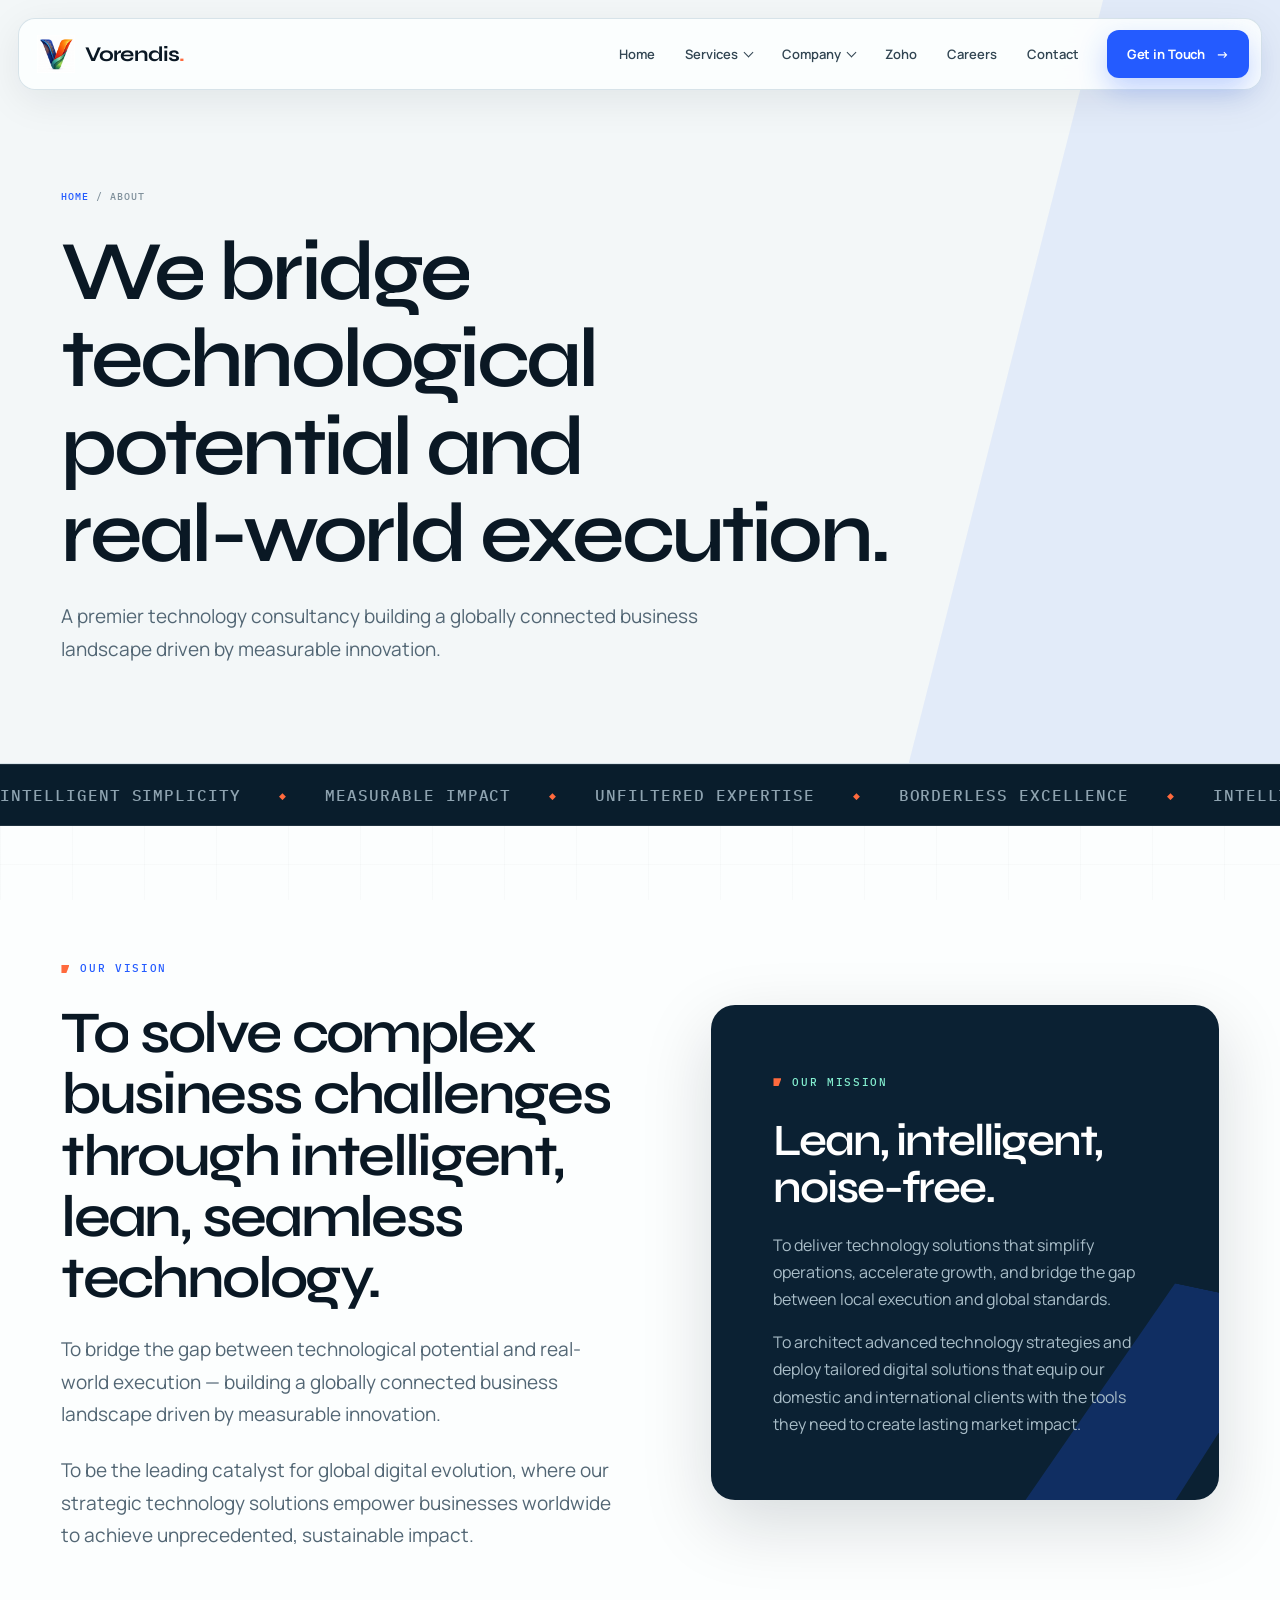
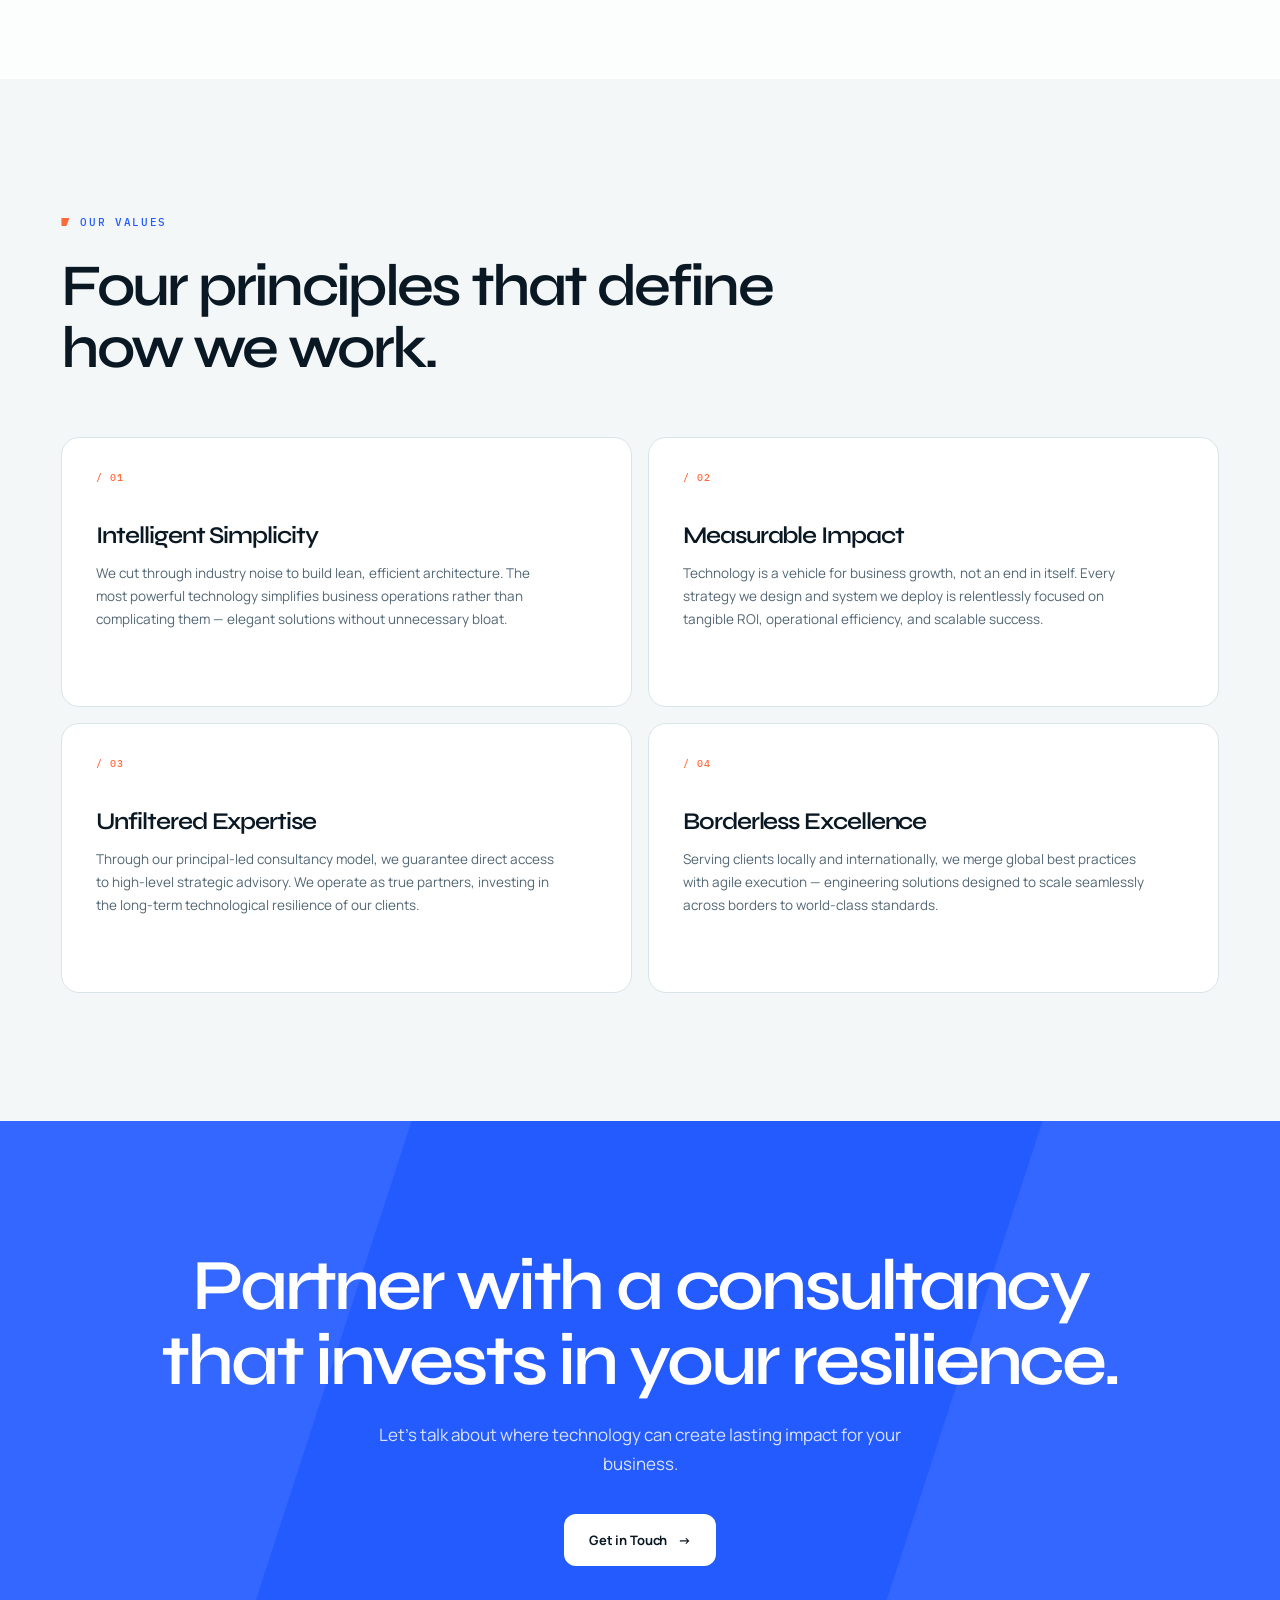
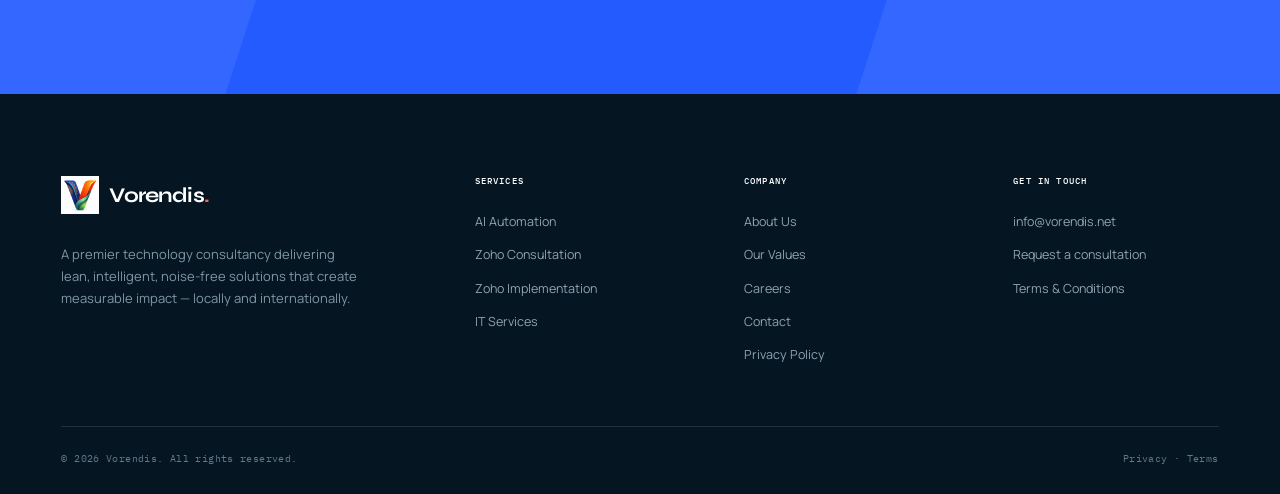
==== about.html @ 740a1853 "Use clean homepage URLs across site" ====
<!DOCTYPE html>
<html lang="en">
<head>
  <meta charset="UTF-8" />
  <meta name="viewport" content="width=device-width, initial-scale=1.0" />
  <title>About — Vorendis</title>
  <meta name="description" content="Vorendis architects a future where complex business challenges are solved through intelligent, lean, and seamless technology." />
  <meta name="robots" content="index, follow, max-image-preview:large" />
  <link rel="canonical" href="https://vorendis.net/about.html" />
  <meta property="og:type" content="website" />
  <meta property="og:site_name" content="Vorendis" />
  <meta property="og:title" content="About Vorendis" />
  <meta property="og:description" content="Learn how Vorendis turns complex business challenges into lean, intelligent technology systems." />
  <meta property="og:url" content="https://vorendis.net/about.html" />
  <meta property="og:image" content="https://vorendis.net/assets/brand/vorendis-wordmark-color-white-bg-4096.png" />
  <meta name="twitter:card" content="summary_large_image" />
  <link rel="icon" type="image/png" href="assets/logo.png" />
  <link rel="preconnect" href="https://fonts.googleapis.com" />
  <link rel="preconnect" href="https://fonts.gstatic.com" crossorigin />
  <link href="https://fonts.googleapis.com/css2?family=IBM+Plex+Mono:wght@400;500&family=Manrope:wght@400;500;600;700&family=Syne:wght@500;600;700&display=swap" rel="stylesheet" />
  <link rel="stylesheet" href="css/style.css" />
  <script async src="https://www.googletagmanager.com/gtag/js?id=G-JXELH3XNT7"></script>
  <script>
    window.dataLayer = window.dataLayer || [];
    function gtag(){dataLayer.push(arguments);}
    gtag('js', new Date());
    gtag('config', 'G-JXELH3XNT7');
  </script>
</head>
<body>
  <header class="nav" id="nav">
    <a href="/" class="brand">
      <img src="assets/logo.png" alt="Vorendis logo" />
      <span class="brand-name">Vorendis<span class="dot">.</span></span>
    </a>
    <nav>
      <ul class="nav-links">
        <li><a href="/">Home</a></li>

        <li class="nav-item" data-dropdown>
          <button class="nav-trigger" aria-haspopup="true" aria-expanded="false">Services <span class="chev"></span></button>
          <div class="dropdown wide">
            <div class="dropdown-grid">
              <a href="services.html" class="dropdown-link">
                <span class="dl-title">
                  <svg class="dl-ico" viewBox="0 0 24 24" fill="none" stroke="currentColor" stroke-width="1.6"><path d="M3 6h18M6 6v13a1 1 0 0 0 1 1h10a1 1 0 0 0 1-1V6M9 10h6"/><path d="M8 6a4 4 0 0 1 8 0"/></svg>
                  AI Automation <span class="dl-arrow">&#8594;</span>
                </span>
                <span class="dl-desc">AI workflows that remove repetitive work.</span>
              </a>
              <a href="zoho.html" class="dropdown-link">
                <span class="dl-title">
                  <svg class="dl-ico" viewBox="0 0 24 24" fill="none" stroke="currentColor" stroke-width="1.6"><rect x="3" y="3" width="18" height="18" rx="2"/><path d="M8 12l3 3 5-6"/></svg>
                  Zoho Consultation <span class="dl-arrow">&#8594;</span>
                </span>
                <span class="dl-desc">Advisory and roadmap for the Zoho suite.</span>
              </a>
              <a href="zoho.html" class="dropdown-link">
                <span class="dl-title">
                  <svg class="dl-ico" viewBox="0 0 24 24" fill="none" stroke="currentColor" stroke-width="1.6"><path d="M4 7l8-4 8 4-8 4-8-4Z"/><path d="M4 12l8 4 8-4M4 17l8 4 8-4"/></svg>
                  Zoho Implementation <span class="dl-arrow">&#8594;</span>
                </span>
                <span class="dl-desc">Deploy, migrate, integrate and adopt.</span>
              </a>
              <a href="services.html" class="dropdown-link">
                <span class="dl-title">
                  <svg class="dl-ico" viewBox="0 0 24 24" fill="none" stroke="currentColor" stroke-width="1.6"><circle cx="12" cy="12" r="3"/><path d="M12 2v3M12 19v3M2 12h3M19 12h3M5 5l2 2M17 17l2 2M19 5l-2 2M7 17l-2 2"/></svg>
                  IT Services <span class="dl-arrow">&#8594;</span>
                </span>
                <span class="dl-desc">Advanced strategy and custom solutions.</span>
              </a>
            </div>
            <div class="dropdown-foot">
              <div class="df-text">Not sure what you need?<small>We'll help you choose the right path.</small></div>
              <a href="contact.html" class="btn btn-light">Get in Touch</a>
            </div>
          </div>
        </li>

        <li class="nav-item" data-dropdown>
          <button class="nav-trigger" aria-haspopup="true" aria-expanded="false">Company <span class="chev"></span></button>
          <div class="dropdown single">
            <div class="dropdown-grid">
              <a href="about.html" class="dropdown-link">
                <span class="dl-title">About Us <span class="dl-arrow">&#8594;</span></span>
                <span class="dl-desc">Our story, vision and mission.</span>
              </a>
              <a href="about.html" class="dropdown-link">
                <span class="dl-title">Our Values <span class="dl-arrow">&#8594;</span></span>
                <span class="dl-desc">The principles behind every engagement.</span>
              </a>
              <a href="privacy.html" class="dropdown-link">
                <span class="dl-title">Privacy Policy <span class="dl-arrow">&#8594;</span></span>
                <span class="dl-desc">How we protect your data.</span>
              </a>
              <a href="terms.html" class="dropdown-link">
                <span class="dl-title">Terms &amp; Conditions <span class="dl-arrow">&#8594;</span></span>
                <span class="dl-desc">Terms governing our website and services.</span>
              </a>
            </div>
          </div>
        </li>

        <li><a href="zoho.html">Zoho</a></li>
        <li><a href="careers.html">Careers</a></li>
        <li><a href="contact.html">Contact</a></li>
      </ul>
    </nav>
    <div class="nav-cta">
      <a href="contact.html" class="btn btn-primary">Get in Touch <span class="arrow">→</span></a>
      <button class="nav-toggle" id="navToggle" aria-label="Menu"><span></span><span></span><span></span></button>
    </div>
  </header>

  <section class="page-hero">
    <div class="container">
      <div class="crumbs line-reveal"><a href="/">Home</a> / About</div>
      <h1 class="reveal-words">We bridge technological potential and real-world execution.</h1>
      <p class="line-reveal">A premier technology consultancy building a globally connected business landscape driven by measurable innovation.</p>
    </div>
  </section>

  <!-- MARQUEE -->
  <div class="marquee">
    <div class="marquee-track">
      <span class="marquee-item">Intelligent simplicity</span>
      <span class="marquee-item">Measurable impact</span>
      <span class="marquee-item">Unfiltered expertise</span>
      <span class="marquee-item">Borderless excellence</span>
    </div>
  </div>

  <!-- VISION -->
  <section class="section">
    <div class="container split">
      <div class="line-reveal">
        <span class="eyebrow">Our vision</span>
        <h2 class="section-title reveal-words">To solve complex business challenges through intelligent, lean, seamless technology.</h2>
        <p class="section-lead">To bridge the gap between technological potential and real-world execution — building a globally connected business landscape driven by measurable innovation.</p>
        <p class="section-lead">To be the leading catalyst for global digital evolution, where our strategic technology solutions empower businesses worldwide to achieve unprecedented, sustainable impact.</p>
      </div>
      <div class="split-visual line-reveal">
        <span class="eyebrow">Our mission</span>
        <h3>Lean, intelligent, noise-free.</h3>
        <p>To deliver technology solutions that simplify operations, accelerate growth, and bridge the gap between local execution and global standards.</p>
        <p style="margin-top:16px">To architect advanced technology strategies and deploy tailored digital solutions that equip our domestic and international clients with the tools they need to create lasting market impact.</p>
      </div>
    </div>
  </section>

  <!-- VALUES -->
  <section class="section industries">
    <div class="container">
      <span class="eyebrow reveal">Our values</span>
      <h2 class="section-title line-reveal">Four principles that define how we work.</h2>
      <div class="ind-grid">
        <div class="ind-card line-reveal"><div class="ind-idx">/ 01</div><h4>Intelligent Simplicity</h4><p>We cut through industry noise to build lean, efficient architecture. The most powerful technology simplifies business operations rather than complicating them — elegant solutions without unnecessary bloat.</p></div>
        <div class="ind-card line-reveal"><div class="ind-idx">/ 02</div><h4>Measurable Impact</h4><p>Technology is a vehicle for business growth, not an end in itself. Every strategy we design and system we deploy is relentlessly focused on tangible ROI, operational efficiency, and scalable success.</p></div>
        <div class="ind-card line-reveal"><div class="ind-idx">/ 03</div><h4>Unfiltered Expertise</h4><p>Through our principal-led consultancy model, we guarantee direct access to high-level strategic advisory. We operate as true partners, investing in the long-term technological resilience of our clients.</p></div>
        <div class="ind-card line-reveal"><div class="ind-idx">/ 04</div><h4>Borderless Excellence</h4><p>Serving clients locally and internationally, we merge global best practices with agile execution — engineering solutions designed to scale seamlessly across borders to world-class standards.</p></div>
      </div>
    </div>
  </section>

  <section class="section cta">
    <div class="container">
      <h2 class="line-reveal">Partner with a consultancy that invests in your resilience.</h2>
      <p class="line-reveal">Let's talk about where technology can create lasting impact for your business.</p>
      <div class="hero-actions line-reveal"><a href="contact.html" class="btn btn-light">Get in Touch <span class="arrow">→</span></a></div>
    </div>
  </section>

  <footer class="footer">
    <div class="container">
      <div class="footer-top">
        <div>
          <a href="/" class="brand">
            <img src="assets/logo.png" alt="Vorendis logo" />
            <span class="brand-name">Vorendis<span class="dot">.</span></span>
          </a>
          <p class="about">A premier technology consultancy delivering lean, intelligent, noise-free solutions that create measurable impact — locally and internationally.</p>
        </div>
        <div class="footer-col"><h5>Services</h5><a href="services.html">AI Automation</a><a href="zoho.html">Zoho Consultation</a><a href="zoho.html">Zoho Implementation</a><a href="services.html">IT Services</a></div>
        <div class="footer-col"><h5>Company</h5><a href="about.html">About Us</a><a href="/#values">Our Values</a><a href="careers.html">Careers</a><a href="contact.html">Contact</a><a href="privacy.html">Privacy Policy</a></div>
        <div class="footer-col"><h5>Get in touch</h5><a href="mailto:info@vorendis.net">info@vorendis.net</a><a href="contact.html">Request a consultation</a><a href="terms.html">Terms &amp; Conditions</a></div>
      </div>
      <div class="footer-bottom"><span>© 2026 Vorendis. All rights reserved.</span><span><a href="privacy.html">Privacy</a> · <a href="terms.html">Terms</a></span></div>
    </div>
  </footer>

  <script src="js/main.js"></script>
</body>
</html>
---- css/style.css ----
/* Vorendis 2026 visual system — faceted precision */
:root {
  --night:#061522;--navy:#0b2133;--ink:#0a1824;--slate:#526674;--stone:#7f909b;
  --line:#d9e4e9;--line-dark:rgba(255,255,255,.12);--mist:#e9f0f3;--paper:#f3f7f8;
  --ivory:#fcfefe;--white:#fff;--cobalt:#245bff;--cobalt-dark:#1742c8;--jade:#16b889;
  --emerald:#16b889;--emerald-dark:#0b8062;--ember:#ff6a3d;--gold:#ff6a3d;
  --gold-soft:#ff9b6f;--clay:#df4821;--display:"Syne","Arial Black",sans-serif;
  --sans:"Manrope","Segoe UI",sans-serif;--mono:"IBM Plex Mono",Consolas,monospace;
  --serif:var(--display);--maxw:1320px;--gutter:clamp(22px,4.8vw,72px);--radius:18px;
  --shadow:0 24px 70px rgba(6,21,34,.1);--ease:cubic-bezier(.22,1,.36,1)
}
*{box-sizing:border-box;margin:0;padding:0}
html{scroll-behavior:smooth;-webkit-text-size-adjust:100%}
body{overflow-x:hidden;background:var(--ivory);color:var(--ink);font:16px/1.7 var(--sans);-webkit-font-smoothing:antialiased;text-rendering:optimizeLegibility}
body::before{content:"";position:fixed;inset:0;z-index:-1;pointer-events:none;background-image:linear-gradient(rgba(10,24,36,.018) 1px,transparent 1px),linear-gradient(90deg,rgba(10,24,36,.018) 1px,transparent 1px);background-size:72px 72px}
h1,h2,h3,h4{color:var(--ink);font-family:var(--display);font-weight:600;line-height:1.04;letter-spacing:-.045em}
a{color:inherit;text-decoration:none}img{display:block;max-width:100%}button,input,textarea,select{font:inherit}
::selection{background:var(--cobalt);color:#fff}:focus-visible{outline:3px solid rgba(36,91,255,.4);outline-offset:4px}
.container{width:100%;max-width:var(--maxw);margin-inline:auto;padding-inline:var(--gutter)}
.section{position:relative;padding:clamp(86px,10vw,148px) 0}
.eyebrow{display:inline-flex;align-items:center;gap:11px;color:var(--cobalt);font:500 11px/1.2 var(--mono);letter-spacing:.15em;text-transform:uppercase}
.eyebrow::before{content:"";width:8px;height:8px;background:var(--ember);clip-path:polygon(0 0,100% 0,62% 100%,0 100%)}
.section-title{max-width:19ch;margin-top:22px;font-size:clamp(35px,4.6vw,62px)}
.section-lead{max-width:60ch;margin-top:24px;color:var(--slate);font-size:clamp(16px,1.5vw,19px)}

/* Buttons */
.btn{display:inline-flex;min-height:52px;align-items:center;justify-content:center;gap:11px;padding:14px 24px;border:1px solid transparent;border-radius:12px;cursor:pointer;font-size:13px;font-weight:700;letter-spacing:-.01em;transition:transform .3s var(--ease),box-shadow .3s var(--ease),background .3s var(--ease),color .3s var(--ease),border-color .3s var(--ease)}
.btn-primary{background:var(--cobalt);color:#fff;box-shadow:0 12px 28px rgba(36,91,255,.26)}
.btn-primary:hover{transform:translateY(-3px);background:var(--cobalt-dark);box-shadow:0 18px 34px rgba(36,91,255,.34)}
.btn-ghost{border-color:rgba(255,255,255,.24);background:rgba(255,255,255,.045);color:#fff}
.btn-ghost:hover{border-color:rgba(255,255,255,.55);background:rgba(255,255,255,.1);transform:translateY(-3px)}
.btn-light{background:#fff;color:var(--ink)}.btn-light:hover{background:var(--jade);color:var(--night);transform:translateY(-3px)}
.btn .arrow{transition:transform .3s var(--ease)}.btn:hover .arrow{transform:translate(3px,-3px)}

/* Navigation */
.nav{position:fixed;top:18px;left:max(18px,calc((100vw - 1450px)/2));right:max(18px,calc((100vw - 1450px)/2));z-index:100;display:flex;align-items:center;justify-content:space-between;min-height:72px;padding:10px 12px 10px 18px;border:1px solid rgba(208,222,229,.85);border-radius:17px;background:rgba(252,254,254,.91);box-shadow:0 10px 40px rgba(6,21,34,.08);backdrop-filter:blur(20px) saturate(150%);transition:transform .42s var(--ease),top .35s var(--ease),box-shadow .35s var(--ease)}
.nav.scrolled{top:10px;box-shadow:0 16px 48px rgba(6,21,34,.14)}.nav.hidden{transform:translateY(-135%)}
.brand{display:inline-flex;align-items:center;gap:10px;font-family:var(--display);font-size:21px;font-weight:700;letter-spacing:-.04em}.brand img{width:38px;height:38px;object-fit:contain}.brand-name{line-height:1}.brand .dot{color:var(--ember)}
.nav nav{margin-left:auto;margin-right:28px}.nav-links{position:relative;display:flex;align-items:center;gap:30px;list-style:none}
.nav-links>li>a,.nav-trigger{position:relative;display:inline-flex;align-items:center;gap:7px;padding:9px 0;border:0;background:none;color:#314552;cursor:pointer;font-family:var(--sans);font-size:13px;font-weight:600}
.nav-links>li>a::after,.nav-trigger::after{content:"";position:absolute;right:0;bottom:3px;left:0;height:2px;background:var(--cobalt);transform:scaleX(0);transform-origin:right;transition:transform .3s var(--ease)}
.nav-links>li>a:hover::after,.nav-trigger:hover::after,.nav-item.open .nav-trigger::after{transform:scaleX(1);transform-origin:left}
.nav-links a:hover,.nav-trigger:hover,.nav-item.open .nav-trigger{color:var(--ink)}
.nav-links a[aria-current="page"]{color:var(--cobalt)}.nav-links a[aria-current="page"]::after{transform:scaleX(1)}
.nav-cta{display:flex;align-items:center;gap:12px}.nav-cta .btn{min-height:48px;padding:12px 19px}
.nav-toggle{display:none;width:44px;height:44px;place-content:center;gap:5px;border:0;border-radius:10px;background:var(--night);cursor:pointer}.nav-toggle span{display:block;width:20px;height:2px;background:#fff;transition:transform .3s var(--ease),opacity .3s var(--ease)}
.nav.open .nav-toggle span:nth-child(1){transform:translateY(7px) rotate(45deg)}.nav.open .nav-toggle span:nth-child(2){opacity:0}.nav.open .nav-toggle span:nth-child(3){transform:translateY(-7px) rotate(-45deg)}
.nav-item{position:relative;display:flex;align-items:center}.chev{width:7px;height:7px;border-right:1.5px solid;border-bottom:1.5px solid;transform:translateY(-2px) rotate(45deg);transition:transform .3s var(--ease)}.nav-item:hover .chev,.nav-item.open .chev{transform:translateY(2px) rotate(225deg)}
.official-partner-badge{width:clamp(230px,19vw,275px);margin-top:22px}.official-partner-badge img{display:block;width:100%;height:auto;border-radius:clamp(11px,1.2vw,17px);box-shadow:0 14px 34px rgba(0,0,0,.18)}.page-partner-badge{width:clamp(250px,22vw,310px);margin:0 0 28px}
.dropdown{position:absolute;top:calc(100% + 18px);left:50%;z-index:120;min-width:450px;padding:10px;border:1px solid var(--line);border-radius:17px;background:rgba(252,254,254,.98);box-shadow:0 30px 80px rgba(6,21,34,.18);opacity:0;pointer-events:none;transform:translate(-50%,12px);visibility:hidden;transition:opacity .28s var(--ease),transform .28s var(--ease),visibility .28s}
.dropdown::before{content:"";position:absolute;top:-20px;right:0;left:0;height:20px}.dropdown.wide{min-width:590px}.nav-item:hover .dropdown,.nav-item.open .dropdown{opacity:1;pointer-events:auto;transform:translate(-50%,0);visibility:visible}
.dropdown-grid{display:grid;grid-template-columns:1fr 1fr;gap:5px}.dropdown.single .dropdown-grid{grid-template-columns:1fr}.dropdown-link{display:block;padding:14px;border:1px solid transparent;border-radius:11px;transition:background .25s var(--ease),border-color .25s var(--ease)}.dropdown-link:hover{border-color:var(--line);background:var(--paper)}
.dl-title{display:flex;align-items:center;gap:9px;color:var(--ink);font-size:13px;font-weight:700}.dl-ico{width:18px;height:18px;color:var(--cobalt);flex:0 0 auto}.dl-arrow{margin-left:auto;color:var(--ember);opacity:0;transform:translateX(-4px);transition:opacity .25s,transform .25s}.dropdown-link:hover .dl-arrow{opacity:1;transform:translateX(0)}.dl-desc{display:block;margin-top:5px;color:var(--stone);font-size:11.5px;line-height:1.5}
.dropdown-foot{display:flex;align-items:center;justify-content:space-between;gap:15px;margin-top:7px;padding:15px;border-radius:12px;background:var(--night)}.df-text{color:#fff;font-family:var(--display);font-size:14px;font-weight:600}.df-text small{display:block;margin-top:3px;color:#9cb0bd;font:400 10.5px/1.4 var(--sans)}.dropdown-foot .btn{min-height:38px;padding:8px 15px;font-size:11px}

/* Homepage hero */
.hero{position:relative;min-height:790px;overflow:hidden;padding:clamp(158px,15vw,208px) 0 clamp(94px,10vw,140px);background:radial-gradient(circle at 77% 36%,rgba(36,91,255,.2),transparent 27%),radial-gradient(circle at 82% 70%,rgba(22,184,137,.13),transparent 25%),var(--night);color:#fff}
.hero::before{content:"";position:absolute;inset:0;opacity:.22;background-image:linear-gradient(rgba(255,255,255,.08) 1px,transparent 1px),linear-gradient(90deg,rgba(255,255,255,.08) 1px,transparent 1px);background-size:74px 74px;mask-image:linear-gradient(to bottom,transparent,#000 20%,#000 85%,transparent)}
.hero::after{content:"V";position:absolute;right:-.05em;bottom:-.34em;color:rgba(255,255,255,.025);font:700 min(52vw,740px)/1 var(--display);letter-spacing:-.14em;pointer-events:none}
.hero-orbit{position:absolute;border:1px solid rgba(255,255,255,.08);border-radius:50%;pointer-events:none}.orbit-one{right:7%;top:9%;width:560px;height:560px}.orbit-two{right:15%;top:23%;width:330px;height:330px;border-color:rgba(22,184,137,.13)}
.hero-grid{position:relative;z-index:2;display:grid;grid-template-columns:minmax(0,1.03fr) minmax(470px,.97fr);align-items:center;gap:clamp(48px,6vw,92px)}.hero-grid>*{min-width:0}.hero-copy{max-width:720px}.hero-kicker{display:inline-flex;align-items:center;gap:10px;color:#b7c8d3;font:500 11px/1.2 var(--mono);letter-spacing:.12em;text-transform:uppercase}.status-dot{width:8px;height:8px;border-radius:50%;background:var(--jade);box-shadow:0 0 0 5px rgba(22,184,137,.12)}
.hero h1{max-width:10.7ch;margin-top:28px;color:#fff;font-size:clamp(52px,6.8vw,94px);line-height:.94;letter-spacing:-.065em}.hero h1 .accent-word>span{color:#84efd0}.hero-lead{max-width:57ch;margin-top:28px;color:#aebfca;font-size:clamp(17px,1.5vw,20px);line-height:1.7}.hero-actions{display:flex;flex-wrap:wrap;gap:13px;margin-top:37px}.hero-proof{display:flex;gap:34px;margin-top:48px;padding-top:23px;border-top:1px solid var(--line-dark)}.hero-proof>div{display:grid;gap:3px}.hero-proof strong{color:#fff;font-size:12px}.hero-proof span{color:#78909f;font-size:11px}
.hero-visual{position:relative;min-width:0;max-width:100%}.system-board{width:100%;min-width:0;overflow:hidden;border:1px solid rgba(255,255,255,.16);border-radius:22px;background:rgba(9,30,46,.86);box-shadow:0 40px 100px rgba(0,0,0,.35),inset 0 1px 0 rgba(255,255,255,.06);backdrop-filter:blur(14px);transform:perspective(1300px) rotateX(var(--board-rx,1deg)) rotateY(var(--board-ry,-4deg)) translateY(var(--board-y,0));transition:transform .2s ease-out}
.board-head,.board-foot{display:flex;align-items:center;justify-content:space-between;gap:15px;color:#78909f;font:500 9px/1.2 var(--mono);letter-spacing:.1em;text-transform:uppercase}.board-head{height:51px;padding:0 19px;border-bottom:1px solid var(--line-dark)}.board-head>span:first-child{display:flex;align-items:center;gap:8px}.board-head i{width:6px;height:6px;border-radius:50%;background:var(--cobalt)}.board-status{padding:5px 8px;border:1px solid rgba(22,184,137,.3);border-radius:999px;color:#61e2bd}
.signal-map{position:relative;height:470px}.signal-lines{position:absolute;inset:0;width:100%;height:100%}.signal-lines path{fill:none;stroke:rgba(150,176,191,.26);stroke-width:1.4;stroke-dasharray:6 7;animation:signalFlow 9s linear infinite}.signal-lines .signal-hot{stroke:var(--jade);stroke-width:1.8}@keyframes signalFlow{to{stroke-dashoffset:-130}}
.system-node,.system-outcome{position:absolute;z-index:2;display:grid;border:1px solid rgba(255,255,255,.13);border-radius:12px;background:rgba(5,19,31,.82);box-shadow:0 12px 30px rgba(0,0,0,.16)}.system-node{left:5.3%;width:34%;padding:15px 16px}.system-node::after{content:"";position:absolute;top:50%;right:-4px;width:7px;height:7px;border-radius:50%;background:var(--cobalt);box-shadow:0 0 0 5px rgba(36,91,255,.1)}
.system-node small,.system-outcome small{color:#668091;font:500 8px/1.2 var(--mono);letter-spacing:.11em}.system-node strong{margin-top:5px;color:#fff;font:600 15px/1.2 var(--display);letter-spacing:-.02em}.system-node span{margin-top:3px;color:#8fa4b0;font-size:10px}.node-ai{top:10%}.node-zoho{top:40%}.node-digital{top:70%}
.system-core{position:absolute;top:50%;left:53%;z-index:3;display:grid;width:78px;height:78px;place-items:center;border:1px solid rgba(255,255,255,.2);border-radius:50%;background:#fff;box-shadow:0 0 0 11px rgba(36,91,255,.09),0 0 45px rgba(36,91,255,.24);transform:translate(-50%,-50%)}.system-core img{width:58px;height:58px;border-radius:50%;object-fit:cover}.core-ring{position:absolute;inset:-22px;border:1px dashed rgba(132,239,208,.25);border-radius:50%;animation:coreSpin 18s linear infinite}@keyframes coreSpin{to{transform:rotate(360deg)}}
.system-outcome{top:40%;right:4.5%;width:24%;padding:18px 14px;border-color:rgba(22,184,137,.35);background:rgba(10,57,52,.52)}.system-outcome::before{content:"";position:absolute;top:50%;left:-4px;width:7px;height:7px;border-radius:50%;background:var(--jade);box-shadow:0 0 0 6px rgba(22,184,137,.1)}.system-outcome strong{margin-top:7px;color:#84efd0;font:600 22px/1 var(--display);letter-spacing:-.04em}.system-outcome span{display:flex;align-items:center;gap:6px;margin-top:10px;color:#a5bcb5;font-size:8.5px}.system-outcome span i{width:5px;height:5px;border-radius:50%;background:var(--jade);animation:pulse 2s ease infinite}@keyframes pulse{50%{box-shadow:0 0 0 7px rgba(22,184,137,0)}}
.board-foot{min-height:50px;justify-content:flex-start;padding:0 19px;border-top:1px solid var(--line-dark)}.board-foot span{display:flex;align-items:center;gap:7px}.board-foot span::before{content:"/";color:var(--ember)}

/* Marquee and statement */
.marquee{overflow:hidden;border-block:1px solid rgba(255,255,255,.09);background:#091d2c;white-space:nowrap}.marquee-track{display:inline-flex;align-items:center;padding:22px 0;animation:marquee-scroll 38s linear infinite;will-change:transform}.marquee-item{display:inline-flex;align-items:center;color:#8ea3b0;font:500 clamp(13px,1.3vw,16px)/1 var(--mono);letter-spacing:.06em;text-transform:uppercase}.marquee-item::after{content:"◆";margin:0 38px;color:var(--ember);font-size:9px}.marquee:hover .marquee-track{animation-play-state:paused}@keyframes marquee-scroll{to{transform:translateX(-50%)}}.marquee.light{border-color:var(--line);background:var(--paper)}.marquee.light .marquee-item{color:var(--ink)}.marquee-track.reverse{animation-direction:reverse}
.dark{background:var(--night);color:#fff}.dark h1,.dark h2,.dark h3,.dark h4{color:#fff}.dark .section-lead,.dark p{color:#a9bbc5}.dark .eyebrow{color:#84efd0}.statement{position:relative;overflow:hidden;padding:clamp(105px,13vw,185px) 0}.statement::after{content:"";position:absolute;top:0;right:-8%;width:39%;height:100%;background:var(--cobalt);opacity:.12;clip-path:polygon(42% 0,100% 0,60% 100%,0 100%)}.statement .container{position:relative;z-index:1}.statement>.container>p:first-of-type{max-width:21ch;color:#fff;font:500 clamp(35px,5.2vw,70px)/1.12 var(--display);letter-spacing:-.055em}.statement .section-lead{font-family:var(--sans)!important;font-size:17px!important;line-height:1.75!important;letter-spacing:0!important}.statement .accent{color:#84efd0;font-style:normal}.statement .muted{color:#6f8593}

/* Work */
.work{background:var(--paper)}.work-grid{display:grid;grid-template-columns:repeat(12,1fr);gap:18px;margin-top:58px}.work-card{position:relative;display:flex;min-height:540px;grid-column:span 6;flex-direction:column;justify-content:flex-start;overflow:hidden;padding:clamp(28px,4vw,46px);border:1px solid var(--line);border-radius:var(--radius);background:#fff;box-shadow:0 3px 0 rgba(6,21,34,.025);transition:transform .45s var(--ease),box-shadow .45s var(--ease),border-color .45s var(--ease)}.work-card:nth-child(1),.work-card:nth-child(4){grid-column:span 7}.work-card:nth-child(2),.work-card:nth-child(3){grid-column:span 5}.work-card::before{content:"";position:absolute;top:0;right:0;width:118px;height:118px;background:var(--cobalt);opacity:.07;clip-path:polygon(42% 0,100% 0,100% 100%,0 100%);transition:opacity .4s,transform .4s var(--ease)}.work-card:nth-child(2)::before,.work-card:nth-child(4)::before{background:var(--jade)}.work-card:hover{border-color:#b9cad3;box-shadow:var(--shadow);transform:translateY(-6px)}.work-card:hover::before{opacity:.14;transform:scale(1.2)}
.work-tag{color:var(--cobalt);font:500 10px/1.3 var(--mono);letter-spacing:.1em;text-transform:uppercase}.work-card h3{margin-top:14px;font-size:clamp(28px,3vw,40px)}.work-desc{max-width:48ch;margin-top:12px;color:var(--slate);font-size:14px}.work-metrics{display:flex;gap:clamp(28px,4vw,55px);margin-top:31px;padding-top:22px;border-top:1px solid var(--line)}.work-metric .m-num{color:var(--ink);font:600 28px/1 var(--display);letter-spacing:-.04em}.work-metric .m-lbl{margin-top:5px;color:var(--stone);font:500 9px/1.3 var(--mono);letter-spacing:.06em;text-transform:uppercase}

/* Case-study product graphics */
.case-graphic{position:relative;z-index:1;height:184px;flex:0 0 auto;overflow:hidden;margin-bottom:32px;border:1px solid #dce7ec;border-radius:14px;background:#f6fafb;transition:transform .45s var(--ease),box-shadow .45s var(--ease)}
.work-card:hover .case-graphic{box-shadow:0 15px 35px rgba(6,21,34,.08);transform:translateY(-4px)}
.graphic-bar{display:flex;height:35px;align-items:center;gap:9px;padding:0 13px;border-bottom:1px solid #dce7ec;background:#fff}.graphic-bar>span{display:flex;gap:4px}.graphic-bar i{width:5px;height:5px;border-radius:50%;background:#d6e1e6}.graphic-bar small,.roadmap-head small,.finance-top small{color:#78909b;font:500 7px/1 var(--mono);letter-spacing:.1em}.graphic-bar b{margin-left:auto;color:var(--emerald-dark);font:600 9px/1 var(--mono)}
.automation-layout{display:grid;height:149px;grid-template-columns:31% 1fr;gap:14px;padding:15px}.product-stack{display:grid;grid-template-columns:1fr 1fr;gap:6px}.product-stack i{border-radius:7px;background:#dce7ff}.product-stack i:first-child{grid-column:1/-1;background:#c9d8ff}.product-stack i:nth-child(2){background:#d9f4eb}.product-stack i:nth-child(3){background:#ffe6dd}.automation-chart{position:relative;min-width:0;padding-top:15px}.chart-label{position:absolute;top:0;left:0;color:#536a77;font-size:8px;font-weight:700}.automation-chart svg{width:100%;height:82px;overflow:visible}.automation-chart .area{fill:rgba(36,91,255,.08)}.automation-chart .line{fill:none;stroke:var(--cobalt);stroke-width:2.4;stroke-linecap:round}.chart-scale{display:flex;justify-content:space-between;margin-top:-3px;color:#91a1aa;font:400 6.5px/1 var(--mono)}
.zoho-graphic{background:#071c2a}.network-lines{position:absolute;inset:16px;width:calc(100% - 32px);height:calc(100% - 32px)}.network-lines path{fill:none;stroke:#29475a;stroke-width:1.4;stroke-dasharray:5 6}.network-core{position:absolute;top:50%;left:50%;display:grid;width:73px;height:73px;place-items:center;border:1px solid rgba(132,239,208,.3);border-radius:50%;background:#0b2936;box-shadow:0 0 0 9px rgba(22,184,137,.06);transform:translate(-50%,-50%)}.network-core b{color:#84efd0;font:600 25px/1 var(--display)}.network-core small{margin-top:-14px;color:#5f7c8a;font:500 5px/1 var(--mono);letter-spacing:.09em}.app-node{position:absolute;display:flex;align-items:center;gap:6px;color:#8fa7b4;font-size:7px}.app-node i{display:grid;width:27px;height:27px;place-items:center;border:1px solid #29495b;border-radius:8px;background:#0b2635;color:#b8cad3;font:500 7px/1 var(--mono)}.app-sales{top:17px;left:22px}.app-finance{top:15px;right:21px}.app-support{bottom:17px;left:22px}.app-data{right:18px;bottom:17px}.work-card:hover .network-core{animation:networkPulse 1.5s var(--ease)}@keyframes networkPulse{50%{box-shadow:0 0 0 16px rgba(22,184,137,0)}}
.roadmap-graphic{padding:17px;background:#f7f9ff}.roadmap-head,.finance-top{display:flex;align-items:center;justify-content:space-between}.roadmap-head b{color:var(--cobalt);font:600 8px/1 var(--mono)}.road-line{position:relative;display:flex;justify-content:space-between;margin-top:43px}.road-line::before{content:"";position:absolute;top:5px;right:8%;left:8%;height:1px;background:#cdd9e0}.milestone{position:relative;z-index:1;display:grid;width:31%;justify-items:center;color:#8b9ba5}.milestone i{width:11px;height:11px;margin-bottom:12px;border:2px solid #b9c7ce;border-radius:50%;background:#f7f9ff}.milestone.done i{border-color:var(--jade);background:var(--jade)}.milestone.active i{border-color:var(--cobalt);background:#fff;box-shadow:0 0 0 6px rgba(36,91,255,.08)}.milestone b{color:#304955;font-size:7.5px}.milestone small{margin-top:2px;font-size:6px}.market-tags{display:flex;justify-content:center;gap:6px;margin-top:19px}.market-tags span{padding:4px 7px;border-radius:99px;background:#e8eefb;color:#60778b;font:500 6px/1 var(--mono)}
.finance-graphic{padding:17px;background:#071c2a}.finance-top small{color:#6f8997}.finance-top span{display:flex;align-items:center;gap:5px;color:#84efd0;font:500 6.5px/1 var(--mono)}.finance-top span i{width:5px;height:5px;border-radius:50%;background:var(--jade)}.finance-score{display:flex;align-items:center;gap:15px;margin-top:24px}.finance-score strong{color:#fff;font:600 39px/1 var(--display);letter-spacing:-.06em}.finance-score>span{color:#afc1ca;font-size:8px;font-weight:700}.finance-score small{display:block;margin-top:1px;color:#607b8a;font-size:6px;font-weight:400}.ledger-bars{display:grid;gap:7px;margin-top:22px}.ledger-bars i{position:relative;width:100%;height:4px;overflow:hidden;border-radius:99px;background:#183545}.ledger-bars i::after{content:"";position:absolute;inset:0;width:var(--w);border-radius:inherit;background:var(--cobalt);transform-origin:left;transition:transform .8s var(--ease)}.ledger-bars i:nth-child(2)::after,.ledger-bars i:nth-child(4)::after{background:var(--jade)}.work-card:not(:hover) .ledger-bars i::after{transform:scaleX(.72)}

/* Services */
.services{background:#fff}.service-grid{display:grid;grid-template-columns:repeat(3,1fr);gap:16px;margin-top:58px}.service-card{position:relative;overflow:hidden;min-height:370px;padding:32px;border:1px solid var(--line);border-radius:var(--radius);background:var(--ivory);transition:transform .4s var(--ease),border-color .4s,box-shadow .4s}.service-card::before{content:"";position:absolute;top:0;right:0;left:0;height:4px;background:var(--cobalt);transform:scaleX(.2);transform-origin:left;transition:transform .5s var(--ease)}.service-card:nth-child(3n+2)::before{background:var(--jade)}.service-card:nth-child(3n+3)::before{background:var(--ember)}.service-card:hover{z-index:2;border-color:#bccdd6;box-shadow:var(--shadow);transform:translateY(-7px)}.service-card:hover::before{transform:scaleX(1)}
.service-num{color:var(--stone);font:500 10px/1.2 var(--mono);letter-spacing:.12em}.service-icon{display:grid;width:58px;height:58px;margin:35px 0 41px;place-items:center;border-radius:15px;background:#eaf0ff;color:var(--cobalt);transition:transform .4s var(--ease)}.service-card:nth-child(3n+2) .service-icon{background:#e7f8f3;color:var(--emerald-dark)}.service-card:nth-child(3n+3) .service-icon{background:#fff0ea;color:var(--clay)}.service-card:hover .service-icon{transform:rotate(-5deg) scale(1.06)}.service-icon svg{width:25px;height:25px}.service-card h3{max-width:18ch;font-size:23px;letter-spacing:-.035em}.service-card p{margin-top:15px;color:var(--slate);font-size:14px}.service-card .more{position:absolute;bottom:30px;color:var(--cobalt);font:500 10px/1.2 var(--mono);letter-spacing:.09em;text-transform:uppercase}.service-card .more:hover{color:var(--cobalt-dark)}
.zoho-benefits .service-card{display:flex;min-height:370px;flex-direction:column}.zoho-app-pair{display:grid;grid-template-columns:repeat(2,minmax(0,1fr));gap:9px;margin-top:auto;padding-top:28px}.zoho-app{display:flex;min-width:0;align-items:center;gap:10px;padding:9px 11px;border:1px solid #dce6eb;border-radius:12px;background:rgba(255,255,255,.76);box-shadow:0 7px 18px rgba(5,30,47,.04);transition:transform .35s var(--ease),border-color .35s,box-shadow .35s}.zoho-app img{width:31px;height:31px;flex:0 0 auto;object-fit:contain}.zoho-app span{overflow:hidden;color:#28404d;font:600 10px/1.2 var(--mono);letter-spacing:.02em;text-overflow:ellipsis;white-space:nowrap}.zoho-benefits .service-card:hover .zoho-app{border-color:#c8d9e1;box-shadow:0 10px 24px rgba(5,30,47,.07);transform:translateY(-2px)}.zoho-benefits .service-card:hover .zoho-app:nth-child(2){transition-delay:.05s}

/* Splits, values, process */
.split{display:grid;grid-template-columns:minmax(0,1.05fr) minmax(0,.95fr);align-items:center;gap:clamp(50px,7vw,100px)}.feature-list{display:grid;margin-top:42px}.feature-item{display:grid;grid-template-columns:48px 1fr;gap:17px;padding:24px 0;border-top:1px solid var(--line)}.feature-item:last-child{border-bottom:1px solid var(--line)}.fnum{color:var(--cobalt);font:500 10px/1.6 var(--mono);letter-spacing:.08em}.feature-item h4{font-family:var(--sans);font-size:16px;font-weight:700;letter-spacing:-.025em;line-height:1.3}.feature-item p{margin-top:7px;color:var(--slate);font-size:13.5px;line-height:1.65}
.split-visual{position:relative;overflow:hidden;padding:clamp(38px,5vw,62px);border-radius:24px;background:var(--navy);color:#fff;box-shadow:0 24px 70px rgba(6,21,34,.15)}.split-visual::after{content:"";position:absolute;right:-50px;bottom:-80px;width:250px;height:300px;background:var(--cobalt);opacity:.23;clip-path:polygon(50% 0,100% 0,55% 100%,0 100%);transform:rotate(12deg)}.split-visual>*{position:relative;z-index:1}.split-visual .eyebrow{color:#84efd0}.split-visual h3{max-width:16ch;margin-top:24px;color:#fff;font-size:clamp(30px,3.5vw,47px)}.split-visual p{max-width:46ch;margin-top:20px;color:#a9bdc8}.quote-by{display:flex;align-items:center;gap:13px;margin-top:35px}.avatar{display:grid;width:44px;height:44px;place-items:center;border-radius:13px;background:var(--cobalt);color:#fff;font:600 13px/1 var(--display)}.quote-by strong,.who strong{display:block;font-size:12px}.quote-by small,.who small{display:block;color:#7f97a5;font-size:10px}
.stats{background:var(--night);color:#fff}.stats-grid{display:grid;grid-template-columns:repeat(4,1fr);gap:1px;background:var(--line-dark)}.stat{padding:38px 24px;background:var(--night);text-align:center}.stat .n{color:#84efd0;font:600 clamp(40px,6vw,70px)/1 var(--display)}.stat .l{margin-top:12px;color:#8ba0ad;font:500 10px/1.4 var(--mono);letter-spacing:.08em;text-transform:uppercase}
.industries{background:var(--paper)}.ind-grid{display:grid;grid-template-columns:repeat(2,1fr);gap:16px;margin-top:58px}.ind-card{min-height:270px;padding:34px;border:1px solid var(--line);border-radius:var(--radius);background:#fff;transition:transform .4s var(--ease),box-shadow .4s,border-color .4s}.ind-card:hover{border-color:#bccdd6;box-shadow:var(--shadow);transform:translateY(-5px)}.ind-idx{color:var(--ember);font:500 10px/1.2 var(--mono);letter-spacing:.1em}.ind-card h4{margin-top:40px;font-size:24px}.ind-card p{max-width:58ch;margin-top:13px;color:var(--slate);font-size:13.5px}
.process-steps{display:grid;grid-template-columns:repeat(4,1fr);gap:16px;margin-top:58px}.step{position:relative;min-height:230px;padding:30px;border:1px solid var(--line);border-radius:var(--radius)}.s-num{position:absolute;top:20px;right:24px;color:var(--mist);font:600 45px/1 var(--display)}.step h4{margin-top:70px;font:700 16px/1.3 var(--sans);letter-spacing:-.02em}.step p{margin-top:12px;color:var(--slate);font-size:13px}

/* FAQ and testimonials */
.faq-list{margin-top:55px;border-top:1px solid var(--line)}.faq-item{border-bottom:1px solid var(--line)}.faq-q{display:grid;width:100%;grid-template-columns:48px 1fr 24px;align-items:center;gap:15px;padding:28px 0;border:0;background:none;color:var(--ink);cursor:pointer;text-align:left}.faq-idx{color:var(--cobalt);font:500 10px/1.2 var(--mono)}.faq-label{font:600 clamp(18px,2vw,24px)/1.3 var(--display);letter-spacing:-.035em}.faq-icon{position:relative;width:20px;height:20px}.faq-icon::before,.faq-icon::after{content:"";position:absolute;background:var(--ink);transition:transform .3s var(--ease),background .3s}.faq-icon::before{top:9px;left:0;width:20px;height:2px}.faq-icon::after{top:0;left:9px;width:2px;height:20px}.faq-item.open .faq-icon::after{transform:rotate(90deg) scaleX(0)}.faq-item.open .faq-icon::before{background:var(--cobalt)}.faq-a{overflow:hidden;max-height:0;transition:max-height .48s var(--ease)}.faq-a-inner{max-width:72ch;padding:0 58px 28px 63px;color:var(--slate);font-size:14px}
.testi-grid{position:relative;display:flex;gap:16px;margin-top:58px;padding:0 0 18px;overflow-x:auto;overscroll-behavior-inline:contain;scroll-behavior:smooth;scroll-snap-type:x mandatory;scrollbar-width:none}.testi-grid::-webkit-scrollbar{display:none}.testi-grid:focus-visible{outline:2px solid var(--cobalt);outline-offset:8px;border-radius:var(--radius)}.testi{position:relative;display:flex;min-height:350px;flex:0 0 clamp(340px,34vw,410px);flex-direction:column;overflow:hidden;padding:31px;border:1px solid var(--line);border-radius:var(--radius);background:#fff;scroll-snap-align:start;scroll-snap-stop:always;transition:border-color .35s var(--ease),box-shadow .35s var(--ease),transform .35s var(--ease)}.testi:hover{border-color:#bccdd6;box-shadow:0 18px 48px rgba(6,29,45,.08);transform:translateY(-4px)}.testi::after{content:"“";position:absolute;top:-24px;right:17px;color:rgba(36,91,255,.055);font:600 150px/1 var(--display)}.testi>*{position:relative;z-index:1}.testi .stars{color:var(--ember);font-size:11px;letter-spacing:3px}.testi blockquote{margin-top:30px;color:#263c49;font:500 17px/1.62 var(--display);letter-spacing:-.025em}.testi .who{display:flex;align-items:center;gap:12px;margin-top:auto;padding-top:25px}

/* CTA, footer and interior pages */
.cta{overflow:hidden;background:var(--cobalt);color:#fff;text-align:center}.cta::before,.cta::after{content:"";position:absolute;top:-55%;width:32%;height:210%;background:rgba(255,255,255,.075);transform:rotate(18deg)}.cta::before{left:-8%}.cta::after{right:-7%}.cta .container{position:relative;z-index:1}.cta h2{max-width:20ch;margin-inline:auto;color:#fff;font-size:clamp(38px,5.8vw,72px)}.cta p{max-width:55ch;margin:23px auto 0;color:#d8e2ff;font-size:17px}.cta .hero-actions{justify-content:center;margin-top:35px}.link-arrow{display:inline-flex;align-items:center;gap:10px;color:#84efd0;font:500 11px/1.2 var(--mono);letter-spacing:.09em;text-transform:uppercase}.link-arrow .arrow{transition:transform .3s var(--ease)}.link-arrow:hover .arrow{transform:translateX(5px)}
.footer{padding:82px 0 28px;background:var(--night);color:#9aafba}.footer-top{display:grid;grid-template-columns:1.7fr repeat(3,1fr);gap:clamp(30px,5vw,70px);padding-bottom:55px;border-bottom:1px solid var(--line-dark)}.footer .brand{color:#fff}.footer p.about{max-width:38ch;margin-top:20px;color:#7f97a4;font-size:13px}.footer .partner-disclosure{max-width:45ch;margin-top:16px;color:#5f7886;font:400 9px/1.55 var(--mono)}.footer-col h5{margin-bottom:18px;color:#fff;font:500 9px/1.2 var(--mono);letter-spacing:.13em;text-transform:uppercase}.footer-col a{display:block;padding:6px 0;color:#8ea4b0;font-size:12.5px;transition:color .25s,transform .25s}.footer-col a:hover{color:#84efd0;transform:translateX(3px)}.footer-bottom{display:flex;align-items:center;justify-content:space-between;gap:14px;padding-top:25px;color:#617987;font:400 9.5px/1.4 var(--mono);letter-spacing:.04em}
.page-hero{position:relative;overflow:hidden;padding:190px 0 98px;border-bottom:1px solid var(--line);background:var(--paper)}.page-hero::after{content:"";position:absolute;top:0;right:-4%;width:33%;height:100%;background:var(--cobalt);opacity:.08;clip-path:polygon(46% 0,100% 0,100% 100%,0 100%)}.page-hero .container{position:relative;z-index:1}.page-hero h1{max-width:15ch;font-size:clamp(45px,6.6vw,84px)}.page-hero p{max-width:58ch;margin-top:23px;color:var(--slate);font-size:clamp(16px,1.6vw,19px)}.crumbs{margin-bottom:25px;color:var(--stone);font:500 10px/1.3 var(--mono);letter-spacing:.1em;text-transform:uppercase}.crumbs a{color:var(--cobalt)}

/* Careers */
.career-hero{padding-bottom:110px;background:var(--night);color:#fff}.career-hero::before{content:"";position:absolute;inset:0;opacity:.18;background-image:linear-gradient(rgba(255,255,255,.07) 1px,transparent 1px),linear-gradient(90deg,rgba(255,255,255,.07) 1px,transparent 1px);background-size:72px 72px;mask-image:linear-gradient(to right,#000,transparent 72%)}.career-hero::after{width:38%;background:var(--jade);opacity:.08}.career-hero-grid{display:grid;grid-template-columns:minmax(0,1fr) minmax(430px,.82fr);align-items:center;gap:clamp(45px,7vw,95px)}.career-hero h1{max-width:11ch;color:#fff;font-size:clamp(52px,6.5vw,86px)}.career-hero p{color:#a9bdc8}.career-hero .crumbs{color:#728996}.career-hero .crumbs a{color:#84efd0}.career-status{display:inline-flex;align-items:center;gap:9px;margin-bottom:23px;color:#a8bbc5;font:500 9px/1.2 var(--mono);letter-spacing:.1em;text-transform:uppercase}.career-status i{width:7px;height:7px;border-radius:50%;background:var(--jade);box-shadow:0 0 0 5px rgba(22,184,137,.11)}.career-secondary{border-color:rgba(255,255,255,.24);background:rgba(255,255,255,.04);color:#fff}.career-secondary:hover{border-color:#84efd0;background:rgba(132,239,208,.08);transform:translateY(-3px)}
.career-manifesto{position:relative;display:flex;min-height:420px;flex-direction:column;justify-content:space-between;overflow:hidden;padding:46px;border:1px solid rgba(255,255,255,.14);border-radius:22px;background:rgba(9,31,46,.56);box-shadow:0 35px 85px rgba(0,0,0,.2)}.career-manifesto::before{content:"“";position:absolute;top:-28px;right:24px;color:rgba(132,239,208,.08);font:600 190px/1 var(--display)}.career-manifesto::after{content:"";position:absolute;right:-55px;bottom:-90px;width:210px;height:290px;background:var(--cobalt);opacity:.14;clip-path:polygon(48% 0,100% 0,58% 100%,0 100%);transform:rotate(10deg)}.career-manifesto>*{position:relative;z-index:1}.career-manifesto>span{color:#84efd0;font:500 8px/1.2 var(--mono);letter-spacing:.13em;text-transform:uppercase}.career-manifesto blockquote{max-width:15ch;color:#fff;font:500 clamp(25px,2.5vw,37px)/1.22 var(--display);letter-spacing:-.045em}.career-manifesto>div{display:flex;flex-wrap:wrap;gap:9px}.career-manifesto i{padding:7px 10px;border:1px solid rgba(255,255,255,.13);border-radius:99px;color:#91a8b4;font:500 7px/1 var(--mono);font-style:normal;letter-spacing:.08em;text-transform:uppercase}
.talent-map{overflow:hidden;border:1px solid rgba(255,255,255,.15);border-radius:22px;background:rgba(9,31,46,.84);box-shadow:0 35px 85px rgba(0,0,0,.3)}.talent-head,.talent-foot{display:flex;align-items:center;justify-content:space-between;color:#6e8795;font:500 8px/1.2 var(--mono);letter-spacing:.1em;text-transform:uppercase}.talent-head{height:48px;padding:0 17px;border-bottom:1px solid var(--line-dark)}.talent-head b{padding:5px 8px;border:1px solid rgba(22,184,137,.25);border-radius:99px;color:#69dfbd;font-size:7px}.talent-stage{position:relative;height:370px}.talent-stage>svg{position:absolute;inset:0;width:100%;height:100%}.talent-stage>svg path{fill:none;stroke:#2b4b5c;stroke-width:1.4;stroke-dasharray:6 7;animation:signalFlow 9s linear infinite}.talent-node,.talent-impact{position:absolute;display:grid;border:1px solid #284757;border-radius:11px;background:#071d2b}.talent-node{left:7%;width:27%;grid-template-columns:26px 1fr;align-items:center;padding:11px}.talent-node small{display:grid;width:21px;height:21px;place-items:center;border-radius:6px;background:#102e3e;color:#78e7c5;font:500 7px/1 var(--mono)}.talent-node b{color:#eaf3f7;font:600 12px/1 var(--display)}.node-think{top:12%}.node-build{top:43%}.node-own{top:74%}.talent-core{position:absolute;top:50%;left:53%;display:grid;width:76px;height:76px;place-items:center;border:1px solid rgba(132,239,208,.25);border-radius:50%;background:#fff;box-shadow:0 0 0 10px rgba(36,91,255,.08),0 0 38px rgba(36,91,255,.18);transform:translate(-50%,-50%)}.talent-core img{width:57px;height:57px;border-radius:50%}.talent-impact{top:40%;right:6%;width:25%;padding:16px;border-color:rgba(22,184,137,.33);background:rgba(10,59,54,.55)}.talent-impact small{color:#6ea090;font:500 7px/1 var(--mono);letter-spacing:.1em}.talent-impact b{margin-top:6px;color:#84efd0;font:600 20px/1 var(--display)}.talent-impact i{margin-top:7px;color:#8eaaa1;font-size:7px;font-style:normal}.talent-foot{min-height:48px;justify-content:flex-start;gap:24px;padding:0 17px;border-top:1px solid var(--line-dark)}.talent-foot span::before{content:"/";margin-right:6px;color:var(--ember)}
.career-intro{background:#fff}.career-principles{display:grid;grid-template-columns:1fr 1fr;gap:13px}.principle-card{min-height:220px;padding:27px;border:1px solid var(--line);border-radius:16px;background:var(--paper);transition:transform .35s var(--ease),border-color .35s,box-shadow .35s}.principle-card:hover{border-color:#b7cbd4;box-shadow:0 18px 45px rgba(6,21,34,.08);transform:translateY(-4px)}.principle-card>span{color:var(--cobalt);font:500 9px/1 var(--mono)}.principle-card h3{margin-top:36px;font-size:20px}.principle-card p{margin-top:11px;color:var(--slate);font-size:12.5px;line-height:1.65}
.opportunities{background:var(--paper)}.opportunities-head{display:flex;align-items:flex-end;justify-content:space-between;gap:40px}.opportunities-head .section-lead{max-width:43ch;margin-bottom:3px}.roles-list{display:grid;margin-top:58px;border-top:1px solid #cddbe1}.role-card{display:grid;grid-template-columns:120px minmax(260px,1fr) minmax(230px,.7fr) 34px;align-items:center;gap:24px;padding:29px 18px 29px 0;border-bottom:1px solid #cddbe1;transition:padding .35s var(--ease),background .35s var(--ease)}.role-card:hover{padding-left:18px;background:#fff}.role-index{color:var(--cobalt);font:500 8px/1.3 var(--mono);letter-spacing:.09em}.role-card h3{font-size:clamp(22px,2.6vw,34px)}.role-card p{max-width:48ch;margin-top:7px;color:var(--slate);font-size:12.5px}.role-tags{display:flex;flex-wrap:wrap;gap:6px}.role-tags span{padding:6px 9px;border:1px solid #ccdae0;border-radius:99px;color:#607580;font:500 7px/1 var(--mono);letter-spacing:.05em;text-transform:uppercase}.role-arrow{display:grid;width:34px;height:34px;place-items:center;border-radius:50%;background:var(--ink);color:#fff;transition:transform .35s var(--ease),background .35s}.role-card:hover .role-arrow{background:var(--cobalt);transform:rotate(45deg)}.roles-note{margin-top:24px;color:var(--slate);font-size:12px}.roles-note a{color:var(--cobalt);font-weight:700}.hiring-section{background:#fff}.hiring-steps .step{background:var(--paper)}.career-cta .cta-kicker{display:block;margin-bottom:22px;color:#cbd8ff;font:500 9px/1.2 var(--mono);letter-spacing:.13em;text-transform:uppercase}

/* Forms and legal */
.contact-grid{display:grid;grid-template-columns:minmax(0,1.08fr) minmax(320px,.92fr);gap:clamp(45px,7vw,100px)}.field{margin-bottom:20px}.field label{display:block;margin-bottom:8px;color:#405662;font:500 9.5px/1.3 var(--mono);letter-spacing:.08em;text-transform:uppercase}.field input,.field textarea,.field select{width:100%;padding:15px 16px;border:1px solid var(--line);border-radius:11px;outline:none;background:#fff;color:var(--ink);font-size:14px;transition:border-color .25s,box-shadow .25s}.field input:hover,.field textarea:hover,.field select:hover{border-color:#b6c8d1}.field input:focus,.field textarea:focus,.field select:focus{border-color:var(--cobalt);box-shadow:0 0 0 4px rgba(36,91,255,.09)}.field textarea{min-height:145px;resize:vertical}.contact-info .info-item{display:grid;grid-template-columns:35px 1fr;gap:14px;padding:20px 0;border-bottom:1px solid var(--line)}.info-icon{color:var(--cobalt)}.info-item h4{font:700 13px/1.3 var(--sans);letter-spacing:-.02em}.info-item p{margin-top:3px;color:var(--slate);font-size:13px}
.legal{max-width:850px;margin-inline:auto}.legal .meta{margin-bottom:42px;color:var(--stone);font:400 10px/1.5 var(--mono);letter-spacing:.05em;text-transform:uppercase}.legal h2{margin:48px 0 15px;padding-top:29px;border-top:1px solid var(--line);font-family:var(--display);font-size:24px}.legal h3{margin:28px 0 10px;font-family:var(--sans);font-size:16px;font-weight:700;letter-spacing:-.02em}.legal p,.legal ul{color:var(--slate);font-size:14px}.legal p{margin-bottom:16px}.legal ul{margin:0 0 18px 20px}.legal li{margin-bottom:8px}.legal a{color:var(--cobalt);font-weight:600}

/* Motion */
.scroll-progress{position:fixed;top:0;right:0;left:0;z-index:220;height:3px;background:linear-gradient(90deg,var(--cobalt),var(--jade),var(--ember));pointer-events:none;transform:scaleX(0);transform-origin:left;will-change:transform}
.reveal,.line-reveal{opacity:0;transform:translateY(22px);transition:opacity .78s var(--ease),transform .78s var(--ease)}.reveal.in,.line-reveal.in{opacity:1;transform:none}.reveal-words .word{display:inline-block;overflow:hidden;vertical-align:top}.reveal-words .word>span{display:inline-block;transform:translateY(110%);transition:transform .72s var(--ease)}.reveal-words.in .word>span{transform:none}[data-parallax]{will-change:transform}
.motion-ready .node-ai{animation:resolveNode .58s .32s both}.motion-ready .node-zoho{animation:resolveNode .58s .46s both}.motion-ready .node-digital{animation:resolveNode .58s .6s both}.motion-ready .system-core{animation:resolveCore .62s .78s both}.motion-ready .system-outcome{animation:resolveNode .62s 1s both}@keyframes resolveNode{from{opacity:0;transform:translateX(-12px)}to{opacity:1;transform:none}}@keyframes resolveCore{from{opacity:0;transform:translate(-50%,-50%) scale(.72) rotate(-18deg)}to{opacity:1;transform:translate(-50%,-50%) scale(1) rotate(0)}}

@media(max-width:1080px){.hero-grid{grid-template-columns:1fr 470px;gap:40px}.nav-links{gap:20px}.nav nav{margin-right:18px}}
@media(max-width:900px){
  .nav{left:12px;right:12px}.nav nav{margin:0}.nav-links,.nav-cta .btn{display:none}.nav-toggle{display:grid}
  .nav.open .nav-links{position:absolute;top:calc(100% + 9px);right:0;left:0;display:flex;max-height:calc(100vh - 115px);flex-direction:column;align-items:stretch;gap:0;overflow-y:auto;padding:12px 18px 20px;border:1px solid var(--line);border-radius:15px;background:rgba(252,254,254,.98);box-shadow:var(--shadow)}
  .nav-links>li{width:100%}.nav-links>li>a,.nav-trigger{width:100%;justify-content:space-between;padding:14px 0;border-bottom:1px solid var(--line);font-size:14px}.nav-links>li>a::after,.nav-trigger::after{display:none}.nav-item{display:block}
  .dropdown,.dropdown.wide{position:static;min-width:0;max-height:0;overflow:hidden;padding:0;border:0;border-radius:0;background:transparent;box-shadow:none;opacity:1;pointer-events:auto;transform:none;visibility:visible;transition:max-height .4s var(--ease)}.nav-item:hover .dropdown{transform:none}.nav-item.open .dropdown{max-height:650px;transform:none}.dropdown::before,.dropdown-foot{display:none}.dropdown-grid{grid-template-columns:1fr}.dropdown-link{padding:12px 14px;border-left:2px solid var(--line);border-radius:0}.dl-desc{display:none}
  .hero{min-height:0}.hero-grid{grid-template-columns:1fr}.hero-copy{max-width:760px}.hero h1{max-width:11ch}.hero-visual{max-width:650px}.system-board{transform:none}.split,.contact-grid{grid-template-columns:1fr}.service-grid{grid-template-columns:1fr 1fr}.work-card,.work-card:nth-child(n){grid-column:span 6}.footer-top{grid-template-columns:1.4fr 1fr 1fr}.footer-top>div:first-child{grid-column:1/-1}.process-steps{grid-template-columns:1fr 1fr}
}
@media(max-width:640px){
  :root{--gutter:20px;--radius:15px}.section{padding:78px 0}.nav{top:10px;width:calc(100vw - 24px);max-width:calc(100vw - 24px);min-width:0;min-height:62px;padding:7px 8px 7px 13px}.nav nav{min-width:0}.nav-cta{flex:0 0 auto}.nav.scrolled{top:7px}.brand{min-width:0;font-size:19px}.brand img{width:34px;height:34px}.hero{padding-top:132px}.hero-grid,.hero-copy,.hero-visual{width:100%;min-width:0}.hero h1{max-width:100%;margin-top:23px;font-size:clamp(43px,12.8vw,62px)}.hero-lead{max-width:100%;font-size:16px}.hero-actions{width:100%;flex-direction:column;align-items:stretch}.hero-actions .btn{width:100%;max-width:100%}.hero-proof{flex-direction:column;gap:14px}
  .signal-map{display:grid;height:auto;gap:9px;padding:14px}.signal-lines,.system-core{display:none}.system-node,.system-outcome{position:relative;inset:auto;width:auto;min-width:0;padding:14px 15px}.system-node::after,.system-outcome::before{display:none}.system-outcome{order:4}.board-head{min-width:0}.board-foot{flex-wrap:wrap;padding-block:14px}.board-foot span{flex:1 1 42%}.orbit-one{right:-60%}.orbit-two{display:none}
  .work-grid{grid-template-columns:1fr}.work-card,.work-card:nth-child(n){min-height:520px;grid-column:1}.case-graphic{height:170px}.service-grid,.ind-grid,.stats-grid,.process-steps{grid-template-columns:1fr}.service-card{min-height:350px}.testi{min-height:360px;flex-basis:calc(100vw - 54px)}.feature-item{grid-template-columns:36px 1fr}.faq-q{grid-template-columns:35px 1fr 21px}.faq-a-inner{padding-left:50px;padding-right:0}.page-hero{padding:145px 0 73px}.page-hero h1{font-size:46px}.footer-top{grid-template-columns:1fr 1fr}.footer-top>div:first-child{grid-column:1/-1}.footer-bottom{align-items:flex-start;flex-direction:column}
}
@media(max-width:900px){.career-hero-grid{grid-template-columns:1fr}.career-manifesto{width:100%;max-width:650px;min-height:340px;margin-top:12px}.career-principles{margin-top:8px}.opportunities-head{display:block}.role-card{grid-template-columns:90px 1fr 34px}.role-tags{grid-column:2/3}.role-arrow{grid-column:3;grid-row:1/3}}
@media(max-width:640px){.career-hero{padding-bottom:78px}.career-hero h1{max-width:100%;font-size:43px}.career-status{align-items:flex-start;line-height:1.5}.career-manifesto{min-height:300px;padding:28px}.career-manifesto blockquote{font-size:25px}.career-principles{grid-template-columns:1fr}.principle-card{min-height:200px}.role-card{grid-template-columns:1fr 36px;gap:13px;padding:24px 4px 24px 0}.role-card:hover{padding-left:10px}.role-index{grid-column:1/2}.role-card>div:nth-child(2){grid-column:1/-1}.role-tags{grid-column:1/-1}.role-arrow{grid-column:2;grid-row:1}.career-cta .cta-kicker{font-size:8px}}
@media(prefers-reduced-motion:reduce){html{scroll-behavior:auto}*,*::before,*::after{animation-duration:.01ms!important;animation-delay:0s!important;animation-iteration-count:1!important;scroll-behavior:auto!important;transition-duration:.01ms!important}.reveal,.line-reveal,.reveal-words .word>span{opacity:1!important;transform:none!important}}
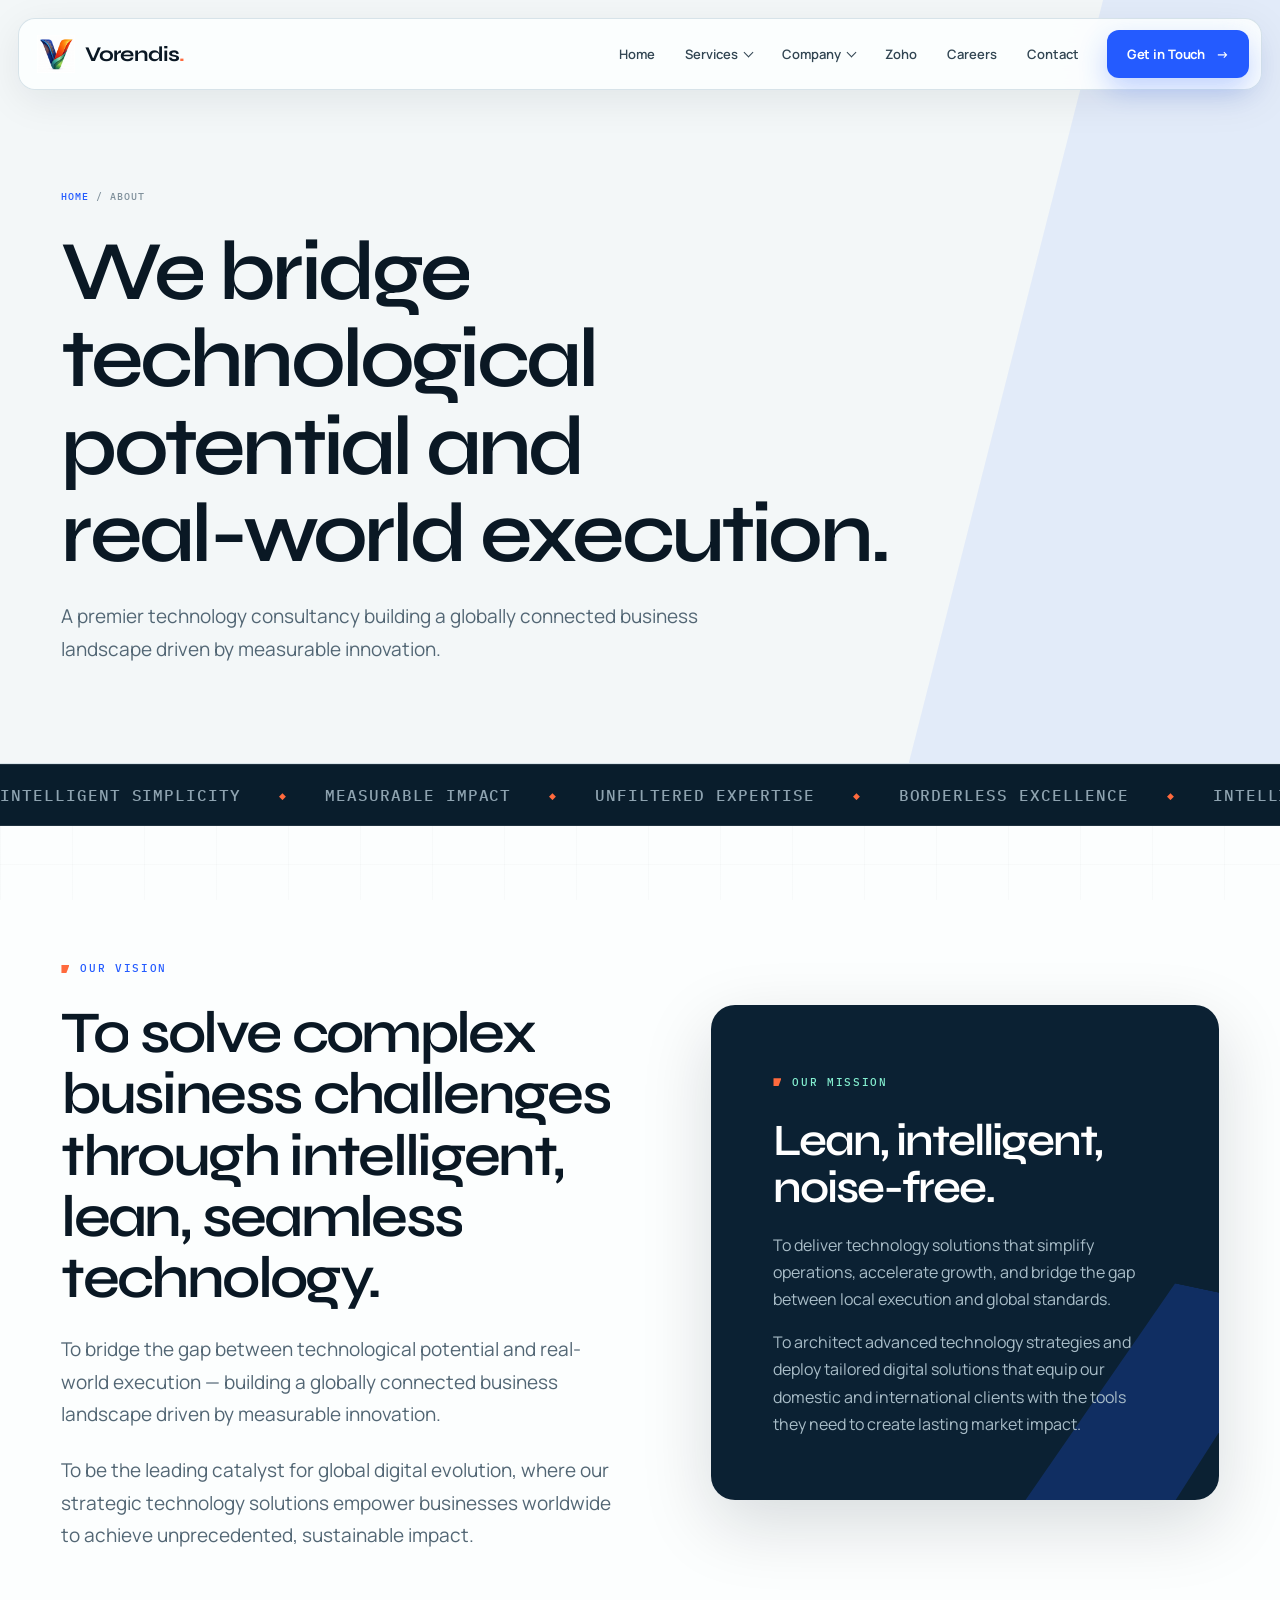
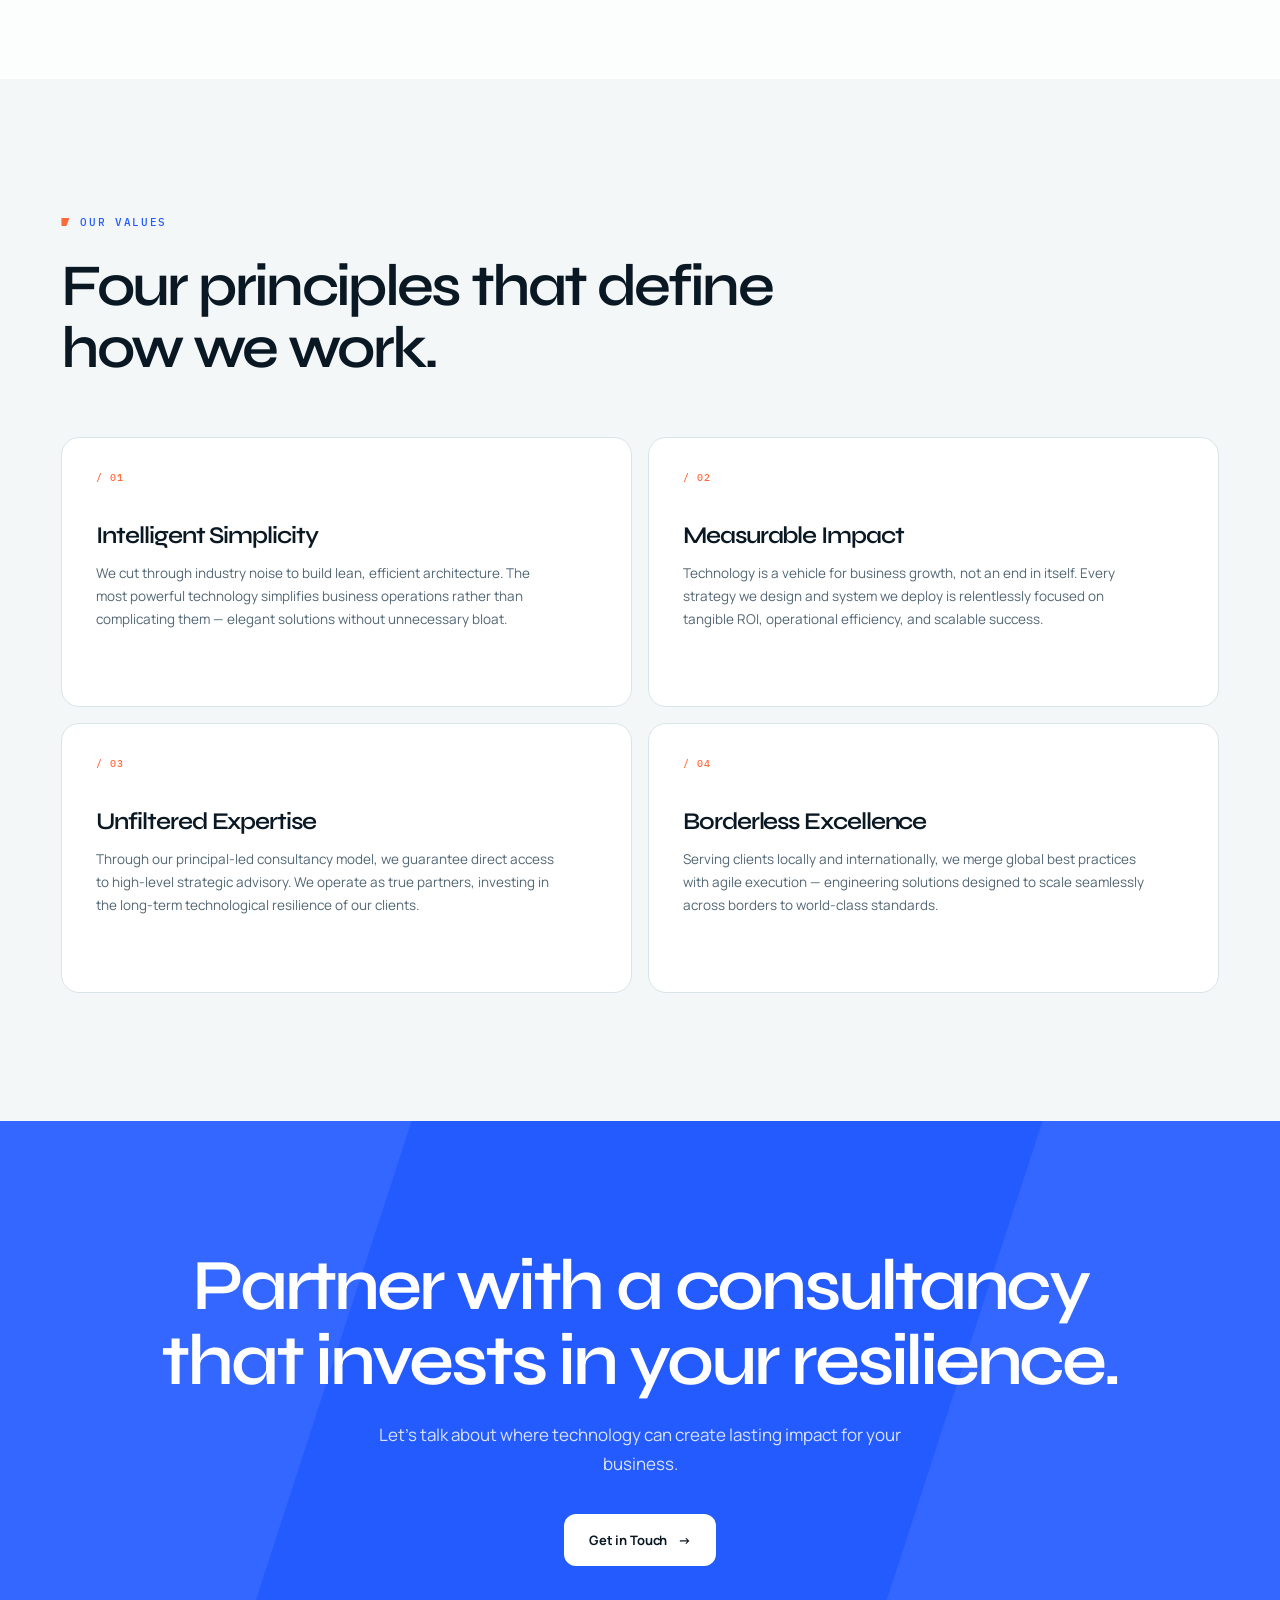
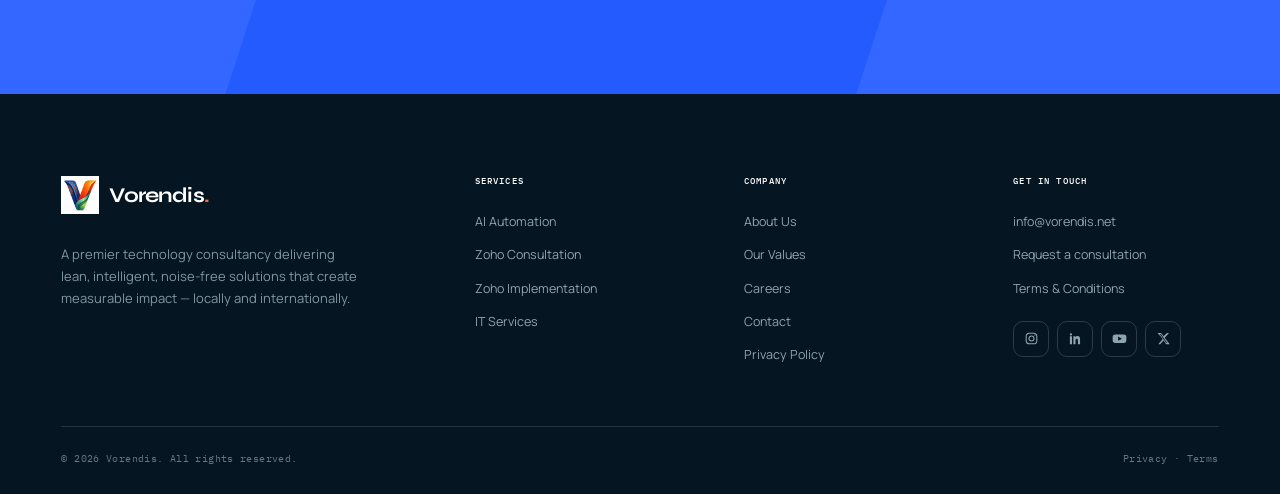
==== commit 00cfc49b: "Add social profile links under the footer contact column." ====
--- a/about.html
+++ b/about.html
@@ -12,8 +12,16 @@
   <meta property="og:title" content="About Vorendis" />
   <meta property="og:description" content="Learn how Vorendis turns complex business challenges into lean, intelligent technology systems." />
   <meta property="og:url" content="https://vorendis.net/about.html" />
-  <meta property="og:image" content="https://vorendis.net/assets/brand/vorendis-wordmark-color-white-bg-4096.png" />
+  <meta property="og:image" content="https://vorendis.net/assets/og.png" />
+  <meta property="og:image:secure_url" content="https://vorendis.net/assets/og.png" />
+  <meta property="og:image:type" content="image/png" />
+  <meta property="og:image:width" content="1200" />
+  <meta property="og:image:height" content="630" />
+  <meta property="og:image:alt" content="Vorendis — Technology. Solutions. Impact." />
   <meta name="twitter:card" content="summary_large_image" />
+  <meta name="twitter:title" content="About Vorendis" />
+  <meta name="twitter:description" content="Learn how Vorendis turns complex business challenges into lean, intelligent technology systems." />
+  <meta name="twitter:image" content="https://vorendis.net/assets/og.png" />
   <link rel="icon" type="image/png" href="assets/logo.png" />
   <link rel="preconnect" href="https://fonts.googleapis.com" />
   <link rel="preconnect" href="https://fonts.gstatic.com" crossorigin />
@@ -182,7 +190,13 @@
         </div>
         <div class="footer-col"><h5>Services</h5><a href="services.html">AI Automation</a><a href="zoho.html">Zoho Consultation</a><a href="zoho.html">Zoho Implementation</a><a href="services.html">IT Services</a></div>
         <div class="footer-col"><h5>Company</h5><a href="about.html">About Us</a><a href="/#values">Our Values</a><a href="careers.html">Careers</a><a href="contact.html">Contact</a><a href="privacy.html">Privacy Policy</a></div>
-        <div class="footer-col"><h5>Get in touch</h5><a href="mailto:info@vorendis.net">info@vorendis.net</a><a href="contact.html">Request a consultation</a><a href="terms.html">Terms &amp; Conditions</a></div>
+        <div class="footer-col"><h5>Get in touch</h5><a href="mailto:info@vorendis.net">info@vorendis.net</a><a href="contact.html">Request a consultation</a><a href="terms.html">Terms &amp; Conditions</a>
+          <nav class="footer-social" aria-label="Social">
+            <a href="https://www.instagram.com/vorendispvtltd/" target="_blank" rel="noopener noreferrer" aria-label="Instagram"><svg viewBox="0 0 24 24" fill="none" stroke="currentColor" stroke-width="1.7" aria-hidden="true"><rect x="3.5" y="3.5" width="17" height="17" rx="5"/><circle cx="12" cy="12" r="4"/><circle cx="17.4" cy="6.6" r=".9" fill="currentColor" stroke="none"/></svg></a>
+            <a href="https://www.linkedin.com/in/vorendis-private-limited-378ab443b" target="_blank" rel="noopener noreferrer" aria-label="LinkedIn"><svg viewBox="0 0 24 24" fill="currentColor" aria-hidden="true"><path d="M4.7 3.4A1.9 1.9 0 1 1 2.8 5.3a1.9 1.9 0 0 1 1.9-1.9zM3 8.2h3.4V21H3zm5.6 0H12v1.7h.1c.4-.8 1.5-1.9 3.2-1.9 3.4 0 4 2.2 4 5.1V21h-3.4v-5.6c0-1.3 0-3-1.8-3s-2.1 1.4-2.1 2.9V21H8.6z"/></svg></a>
+            <a href="https://www.youtube.com/@Vorendis" target="_blank" rel="noopener noreferrer" aria-label="YouTube"><svg viewBox="0 0 24 24" fill="currentColor" aria-hidden="true"><path d="M23 12.2s0-3.2-.4-4.6c-.2-.9-.9-1.6-1.8-1.8C19.2 5.4 12 5.4 12 5.4s-7.2 0-8.8.4c-.9.2-1.6.9-1.8 1.8C1 9 1 12.2 1 12.2s0 3.2.4 4.6c.2.9.9 1.6 1.8 1.8 1.6.4 8.8.4 8.8.4s7.2 0 8.8-.4c.9-.2 1.6-.9 1.8-1.8.4-1.4.4-4.6.4-4.6zM9.8 15.5v-6.6l6.2 3.3z"/></svg></a>
+            <a href="https://x.com/vorendis" target="_blank" rel="noopener noreferrer" aria-label="X"><svg viewBox="0 0 24 24" fill="currentColor" aria-hidden="true"><path d="M17.6 3h3.1l-6.8 7.8L22 21h-5.6l-4.4-5.7L6.7 21H3.6l7.3-8.3L2.4 3h5.7l4 5.2zm-1.1 16.2h1.7L7.6 4.7H5.8z"/></svg></a>
+          </nav></div>
       </div>
       <div class="footer-bottom"><span>© 2026 Vorendis. All rights reserved.</span><span><a href="privacy.html">Privacy</a> · <a href="terms.html">Terms</a></span></div>
     </div>
--- a/css/style.css
+++ b/css/style.css
@@ -104,7 +104,7 @@
 
 /* CTA, footer and interior pages */
 .cta{overflow:hidden;background:var(--cobalt);color:#fff;text-align:center}.cta::before,.cta::after{content:"";position:absolute;top:-55%;width:32%;height:210%;background:rgba(255,255,255,.075);transform:rotate(18deg)}.cta::before{left:-8%}.cta::after{right:-7%}.cta .container{position:relative;z-index:1}.cta h2{max-width:20ch;margin-inline:auto;color:#fff;font-size:clamp(38px,5.8vw,72px)}.cta p{max-width:55ch;margin:23px auto 0;color:#d8e2ff;font-size:17px}.cta .hero-actions{justify-content:center;margin-top:35px}.link-arrow{display:inline-flex;align-items:center;gap:10px;color:#84efd0;font:500 11px/1.2 var(--mono);letter-spacing:.09em;text-transform:uppercase}.link-arrow .arrow{transition:transform .3s var(--ease)}.link-arrow:hover .arrow{transform:translateX(5px)}
-.footer{padding:82px 0 28px;background:var(--night);color:#9aafba}.footer-top{display:grid;grid-template-columns:1.7fr repeat(3,1fr);gap:clamp(30px,5vw,70px);padding-bottom:55px;border-bottom:1px solid var(--line-dark)}.footer .brand{color:#fff}.footer p.about{max-width:38ch;margin-top:20px;color:#7f97a4;font-size:13px}.footer .partner-disclosure{max-width:45ch;margin-top:16px;color:#5f7886;font:400 9px/1.55 var(--mono)}.footer-col h5{margin-bottom:18px;color:#fff;font:500 9px/1.2 var(--mono);letter-spacing:.13em;text-transform:uppercase}.footer-col a{display:block;padding:6px 0;color:#8ea4b0;font-size:12.5px;transition:color .25s,transform .25s}.footer-col a:hover{color:#84efd0;transform:translateX(3px)}.footer-bottom{display:flex;align-items:center;justify-content:space-between;gap:14px;padding-top:25px;color:#617987;font:400 9.5px/1.4 var(--mono);letter-spacing:.04em}
+.footer{padding:82px 0 28px;background:var(--night);color:#9aafba}.footer-top{display:grid;grid-template-columns:1.7fr repeat(3,1fr);gap:clamp(30px,5vw,70px);padding-bottom:55px;border-bottom:1px solid var(--line-dark)}.footer .brand{color:#fff}.footer p.about{max-width:38ch;margin-top:20px;color:#7f97a4;font-size:13px}.footer .partner-disclosure{max-width:45ch;margin-top:16px;color:#5f7886;font:400 9px/1.55 var(--mono)}.footer-social{display:flex;gap:8px;margin-top:22px}.footer-social a{display:grid;width:36px;height:36px;place-items:center;padding:0;border:1px solid rgba(255,255,255,.16);border-radius:10px;color:#d5e2ea;transition:color .25s,background .25s,border-color .25s,transform .25s var(--ease)}.footer-social a:hover{border-color:#84efd0;background:#84efd0;color:var(--night);transform:translateY(-2px)}.footer-social svg{width:15px;height:15px;display:block}.footer-col h5{margin-bottom:18px;color:#fff;font:500 9px/1.2 var(--mono);letter-spacing:.13em;text-transform:uppercase}.footer-col a{display:block;padding:6px 0;color:#8ea4b0;font-size:12.5px;transition:color .25s,transform .25s}.footer-col a:hover{color:#84efd0;transform:translateX(3px)}.footer-col .footer-social{margin-top:16px}.footer-col .footer-social a{display:grid;width:36px;height:36px;padding:0;font-size:0;transform:none}.footer-col .footer-social a:hover{color:var(--night);background:#84efd0;border-color:#84efd0;transform:translateY(-2px)}.footer-bottom{display:flex;align-items:center;justify-content:space-between;gap:14px;padding-top:25px;color:#617987;font:400 9.5px/1.4 var(--mono);letter-spacing:.04em}
 .page-hero{position:relative;overflow:hidden;padding:190px 0 98px;border-bottom:1px solid var(--line);background:var(--paper)}.page-hero::after{content:"";position:absolute;top:0;right:-4%;width:33%;height:100%;background:var(--cobalt);opacity:.08;clip-path:polygon(46% 0,100% 0,100% 100%,0 100%)}.page-hero .container{position:relative;z-index:1}.page-hero h1{max-width:15ch;font-size:clamp(45px,6.6vw,84px)}.page-hero p{max-width:58ch;margin-top:23px;color:var(--slate);font-size:clamp(16px,1.6vw,19px)}.crumbs{margin-bottom:25px;color:var(--stone);font:500 10px/1.3 var(--mono);letter-spacing:.1em;text-transform:uppercase}.crumbs a{color:var(--cobalt)}
 
 /* Careers */
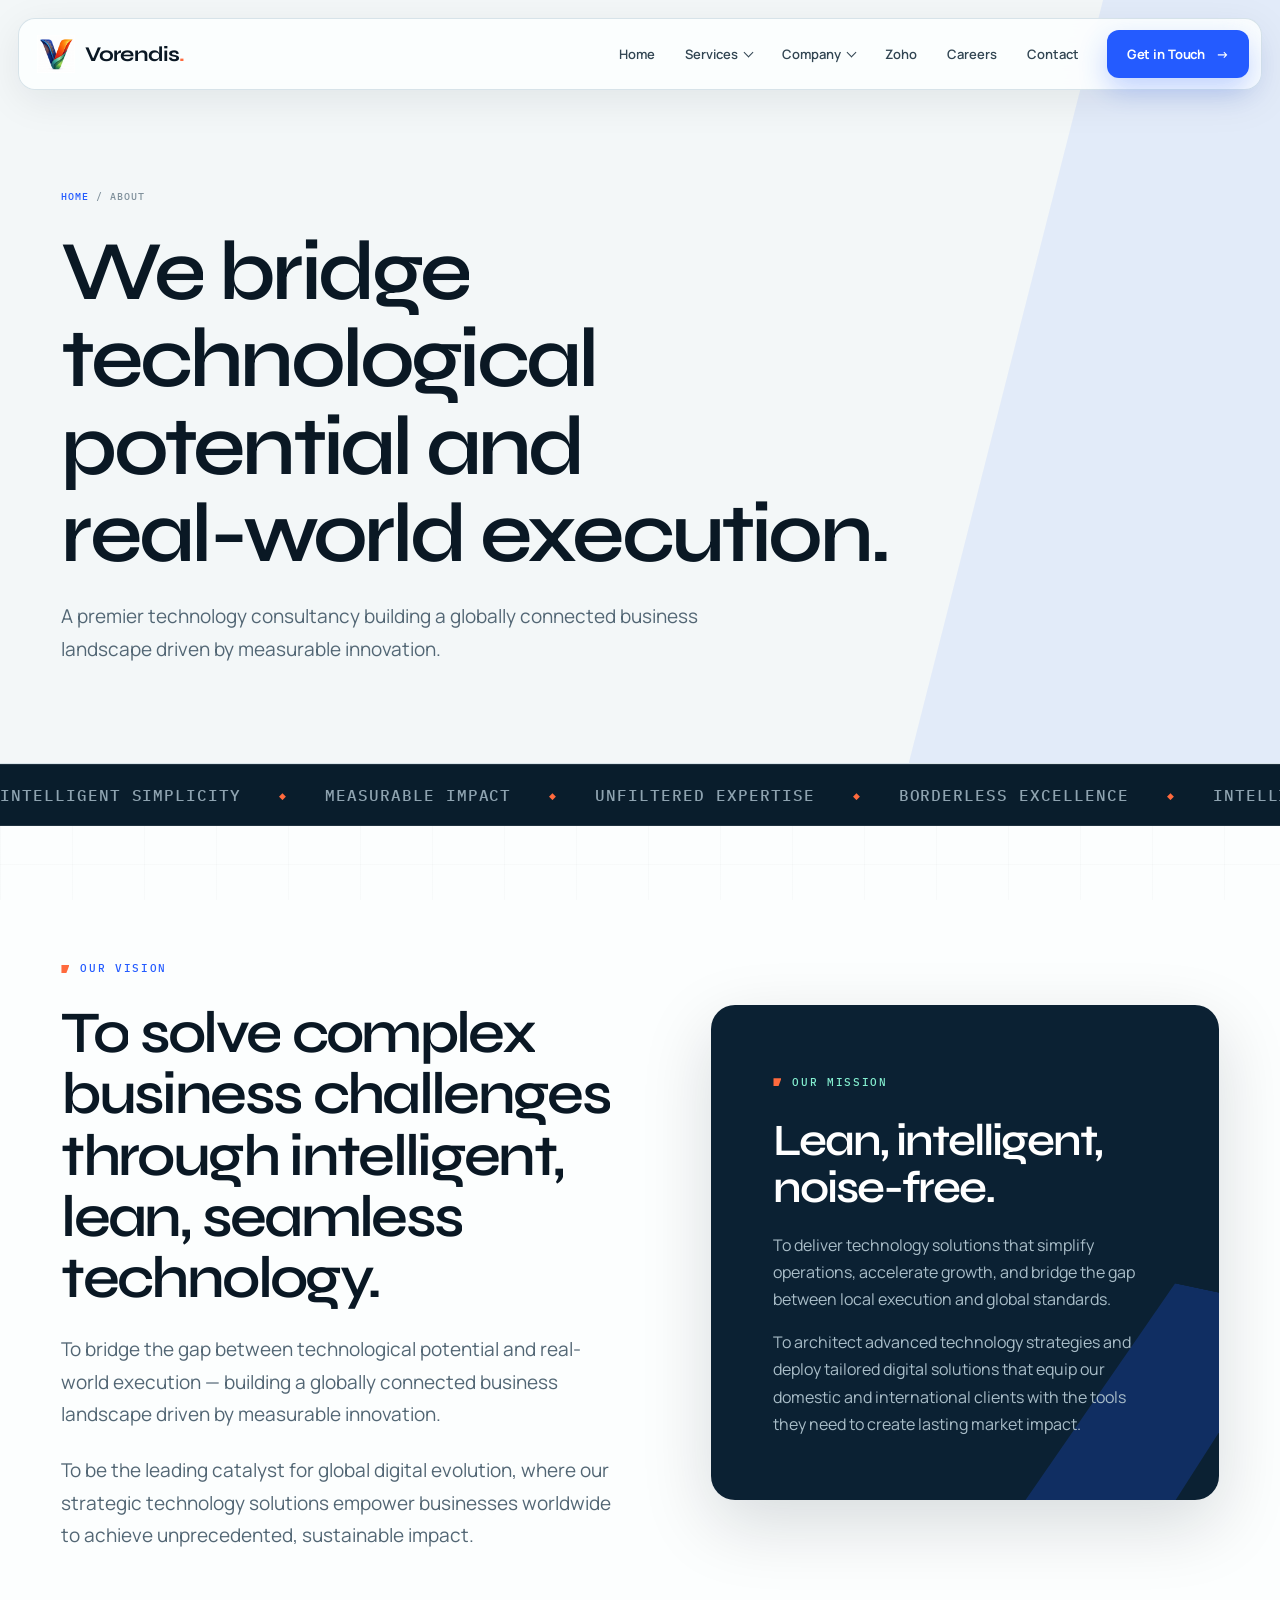
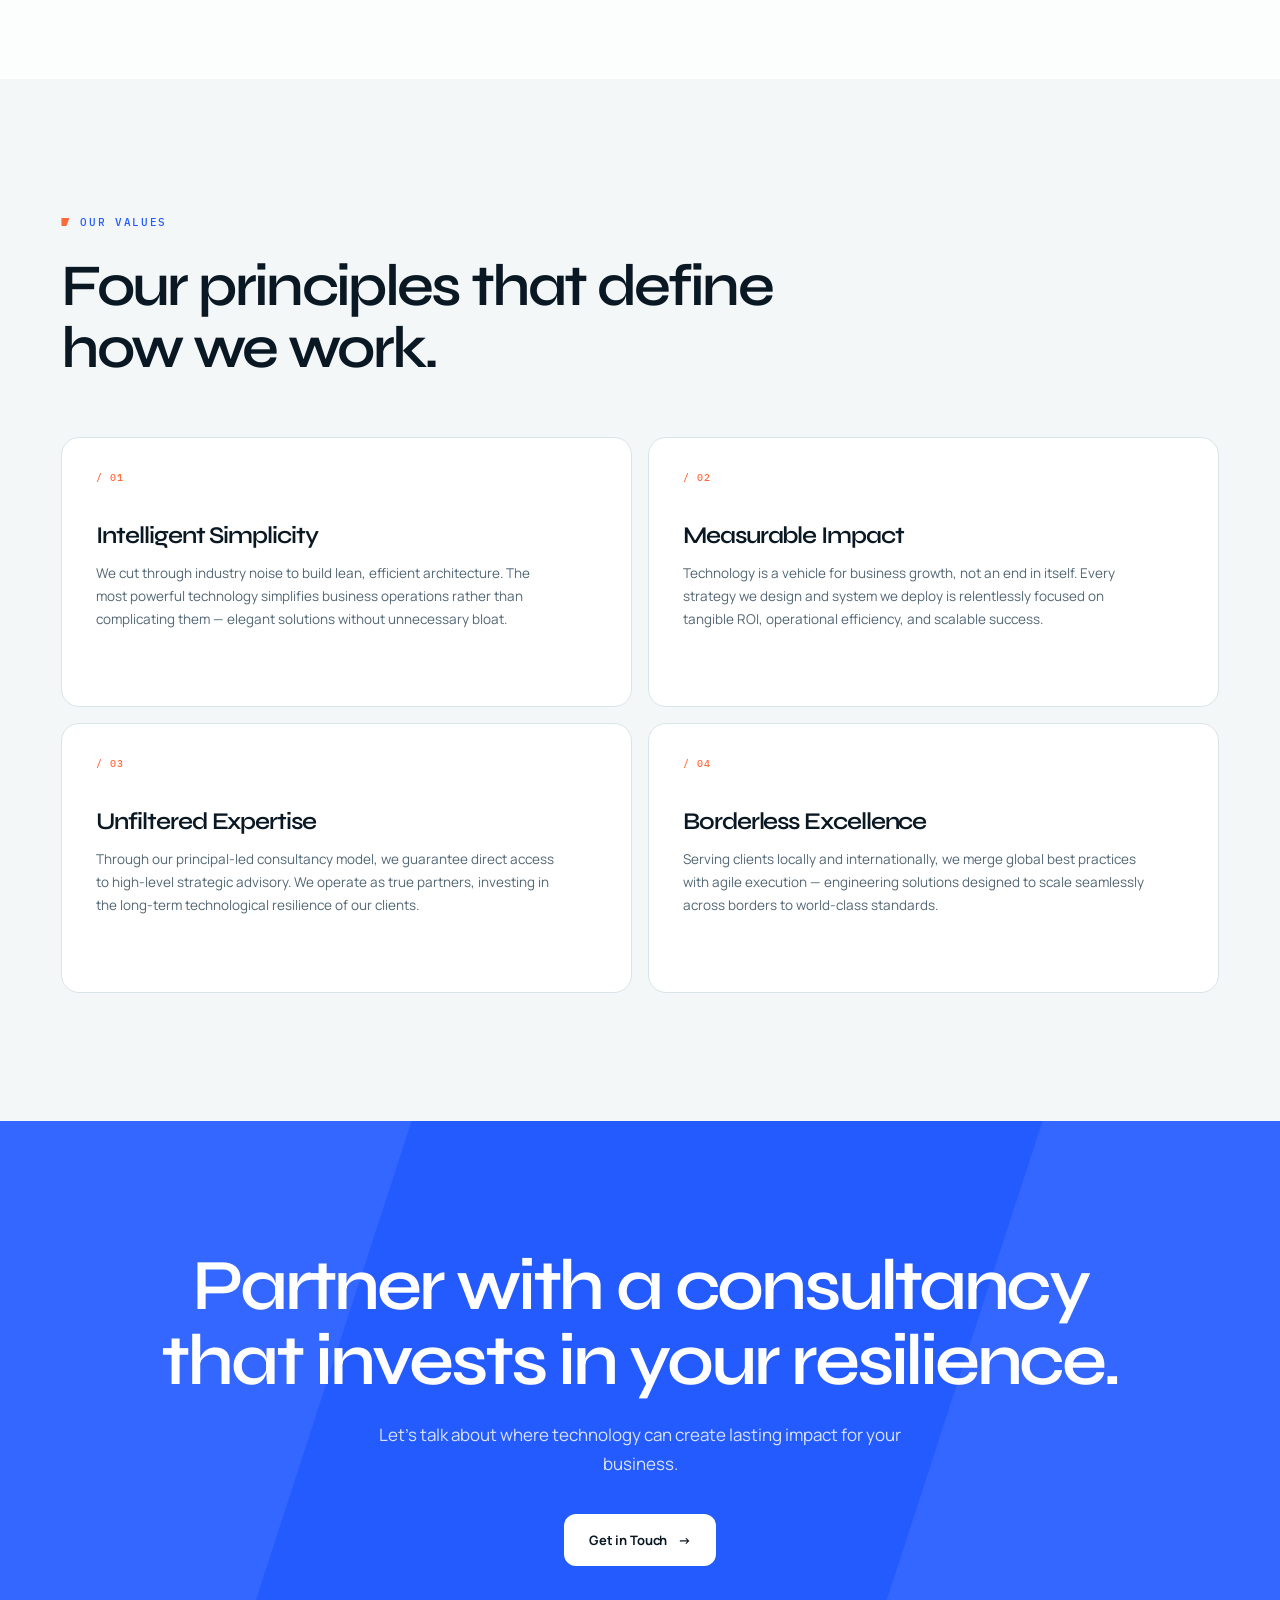
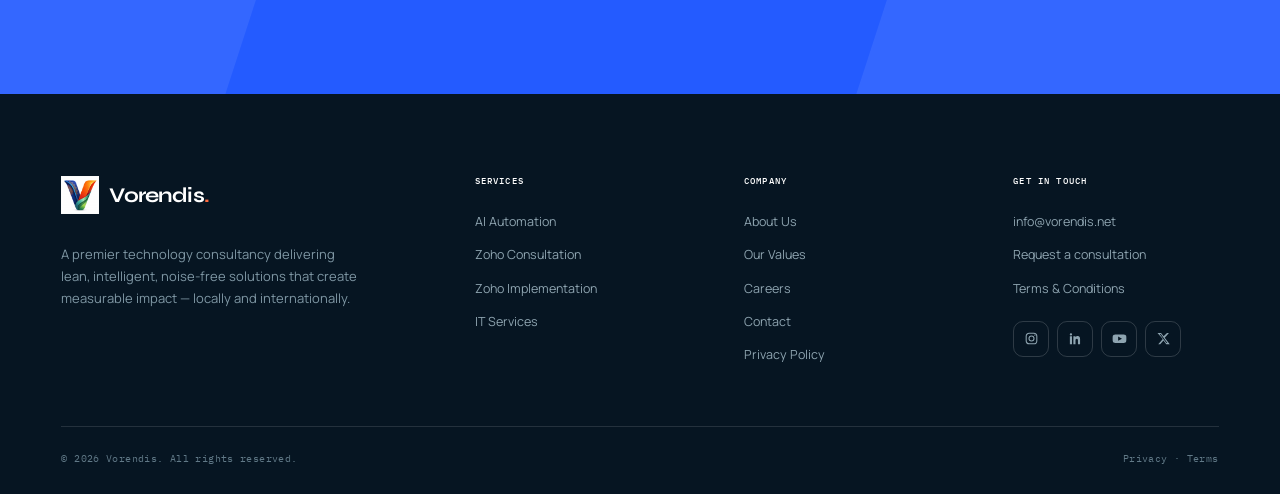
==== commit 07c0c4f7: "Lock footer social icons to 15px and bust the stylesheet cache." ====
--- a/about.html
+++ b/about.html
@@ -26,7 +26,7 @@
   <link rel="preconnect" href="https://fonts.googleapis.com" />
   <link rel="preconnect" href="https://fonts.gstatic.com" crossorigin />
   <link href="https://fonts.googleapis.com/css2?family=IBM+Plex+Mono:wght@400;500&family=Manrope:wght@400;500;600;700&family=Syne:wght@500;600;700&display=swap" rel="stylesheet" />
-  <link rel="stylesheet" href="css/style.css" />
+  <link rel="stylesheet" href="css/style.css?v=2" />
   <script async src="https://www.googletagmanager.com/gtag/js?id=G-JXELH3XNT7"></script>
   <script>
     window.dataLayer = window.dataLayer || [];
@@ -192,10 +192,10 @@
         <div class="footer-col"><h5>Company</h5><a href="about.html">About Us</a><a href="/#values">Our Values</a><a href="careers.html">Careers</a><a href="contact.html">Contact</a><a href="privacy.html">Privacy Policy</a></div>
         <div class="footer-col"><h5>Get in touch</h5><a href="mailto:info@vorendis.net">info@vorendis.net</a><a href="contact.html">Request a consultation</a><a href="terms.html">Terms &amp; Conditions</a>
           <nav class="footer-social" aria-label="Social">
-            <a href="https://www.instagram.com/vorendispvtltd/" target="_blank" rel="noopener noreferrer" aria-label="Instagram"><svg viewBox="0 0 24 24" fill="none" stroke="currentColor" stroke-width="1.7" aria-hidden="true"><rect x="3.5" y="3.5" width="17" height="17" rx="5"/><circle cx="12" cy="12" r="4"/><circle cx="17.4" cy="6.6" r=".9" fill="currentColor" stroke="none"/></svg></a>
-            <a href="https://www.linkedin.com/in/vorendis-private-limited-378ab443b" target="_blank" rel="noopener noreferrer" aria-label="LinkedIn"><svg viewBox="0 0 24 24" fill="currentColor" aria-hidden="true"><path d="M4.7 3.4A1.9 1.9 0 1 1 2.8 5.3a1.9 1.9 0 0 1 1.9-1.9zM3 8.2h3.4V21H3zm5.6 0H12v1.7h.1c.4-.8 1.5-1.9 3.2-1.9 3.4 0 4 2.2 4 5.1V21h-3.4v-5.6c0-1.3 0-3-1.8-3s-2.1 1.4-2.1 2.9V21H8.6z"/></svg></a>
-            <a href="https://www.youtube.com/@Vorendis" target="_blank" rel="noopener noreferrer" aria-label="YouTube"><svg viewBox="0 0 24 24" fill="currentColor" aria-hidden="true"><path d="M23 12.2s0-3.2-.4-4.6c-.2-.9-.9-1.6-1.8-1.8C19.2 5.4 12 5.4 12 5.4s-7.2 0-8.8.4c-.9.2-1.6.9-1.8 1.8C1 9 1 12.2 1 12.2s0 3.2.4 4.6c.2.9.9 1.6 1.8 1.8 1.6.4 8.8.4 8.8.4s7.2 0 8.8-.4c.9-.2 1.6-.9 1.8-1.8.4-1.4.4-4.6.4-4.6zM9.8 15.5v-6.6l6.2 3.3z"/></svg></a>
-            <a href="https://x.com/vorendis" target="_blank" rel="noopener noreferrer" aria-label="X"><svg viewBox="0 0 24 24" fill="currentColor" aria-hidden="true"><path d="M17.6 3h3.1l-6.8 7.8L22 21h-5.6l-4.4-5.7L6.7 21H3.6l7.3-8.3L2.4 3h5.7l4 5.2zm-1.1 16.2h1.7L7.6 4.7H5.8z"/></svg></a>
+            <a href="https://www.instagram.com/vorendispvtltd/" target="_blank" rel="noopener noreferrer" aria-label="Instagram"><svg width="15" height="15" viewBox="0 0 24 24" fill="none" stroke="currentColor" stroke-width="1.7" aria-hidden="true"><rect x="3.5" y="3.5" width="17" height="17" rx="5"/><circle cx="12" cy="12" r="4"/><circle cx="17.4" cy="6.6" r=".9" fill="currentColor" stroke="none"/></svg></a>
+            <a href="https://www.linkedin.com/in/vorendis-private-limited-378ab443b" target="_blank" rel="noopener noreferrer" aria-label="LinkedIn"><svg width="15" height="15" viewBox="0 0 24 24" fill="currentColor" aria-hidden="true"><path d="M4.7 3.4A1.9 1.9 0 1 1 2.8 5.3a1.9 1.9 0 0 1 1.9-1.9zM3 8.2h3.4V21H3zm5.6 0H12v1.7h.1c.4-.8 1.5-1.9 3.2-1.9 3.4 0 4 2.2 4 5.1V21h-3.4v-5.6c0-1.3 0-3-1.8-3s-2.1 1.4-2.1 2.9V21H8.6z"/></svg></a>
+            <a href="https://www.youtube.com/@Vorendis" target="_blank" rel="noopener noreferrer" aria-label="YouTube"><svg width="15" height="15" viewBox="0 0 24 24" fill="currentColor" aria-hidden="true"><path d="M23 12.2s0-3.2-.4-4.6c-.2-.9-.9-1.6-1.8-1.8C19.2 5.4 12 5.4 12 5.4s-7.2 0-8.8.4c-.9.2-1.6.9-1.8 1.8C1 9 1 12.2 1 12.2s0 3.2.4 4.6c.2.9.9 1.6 1.8 1.8 1.6.4 8.8.4 8.8.4s7.2 0 8.8-.4c.9-.2 1.6-.9 1.8-1.8.4-1.4.4-4.6.4-4.6zM9.8 15.5v-6.6l6.2 3.3z"/></svg></a>
+            <a href="https://x.com/vorendis" target="_blank" rel="noopener noreferrer" aria-label="X"><svg width="15" height="15" viewBox="0 0 24 24" fill="currentColor" aria-hidden="true"><path d="M17.6 3h3.1l-6.8 7.8L22 21h-5.6l-4.4-5.7L6.7 21H3.6l7.3-8.3L2.4 3h5.7l4 5.2zm-1.1 16.2h1.7L7.6 4.7H5.8z"/></svg></a>
           </nav></div>
       </div>
       <div class="footer-bottom"><span>© 2026 Vorendis. All rights reserved.</span><span><a href="privacy.html">Privacy</a> · <a href="terms.html">Terms</a></span></div>
--- a/css/style.css
+++ b/css/style.css
@@ -104,7 +104,7 @@
 
 /* CTA, footer and interior pages */
 .cta{overflow:hidden;background:var(--cobalt);color:#fff;text-align:center}.cta::before,.cta::after{content:"";position:absolute;top:-55%;width:32%;height:210%;background:rgba(255,255,255,.075);transform:rotate(18deg)}.cta::before{left:-8%}.cta::after{right:-7%}.cta .container{position:relative;z-index:1}.cta h2{max-width:20ch;margin-inline:auto;color:#fff;font-size:clamp(38px,5.8vw,72px)}.cta p{max-width:55ch;margin:23px auto 0;color:#d8e2ff;font-size:17px}.cta .hero-actions{justify-content:center;margin-top:35px}.link-arrow{display:inline-flex;align-items:center;gap:10px;color:#84efd0;font:500 11px/1.2 var(--mono);letter-spacing:.09em;text-transform:uppercase}.link-arrow .arrow{transition:transform .3s var(--ease)}.link-arrow:hover .arrow{transform:translateX(5px)}
-.footer{padding:82px 0 28px;background:var(--night);color:#9aafba}.footer-top{display:grid;grid-template-columns:1.7fr repeat(3,1fr);gap:clamp(30px,5vw,70px);padding-bottom:55px;border-bottom:1px solid var(--line-dark)}.footer .brand{color:#fff}.footer p.about{max-width:38ch;margin-top:20px;color:#7f97a4;font-size:13px}.footer .partner-disclosure{max-width:45ch;margin-top:16px;color:#5f7886;font:400 9px/1.55 var(--mono)}.footer-social{display:flex;gap:8px;margin-top:22px}.footer-social a{display:grid;width:36px;height:36px;place-items:center;padding:0;border:1px solid rgba(255,255,255,.16);border-radius:10px;color:#d5e2ea;transition:color .25s,background .25s,border-color .25s,transform .25s var(--ease)}.footer-social a:hover{border-color:#84efd0;background:#84efd0;color:var(--night);transform:translateY(-2px)}.footer-social svg{width:15px;height:15px;display:block}.footer-col h5{margin-bottom:18px;color:#fff;font:500 9px/1.2 var(--mono);letter-spacing:.13em;text-transform:uppercase}.footer-col a{display:block;padding:6px 0;color:#8ea4b0;font-size:12.5px;transition:color .25s,transform .25s}.footer-col a:hover{color:#84efd0;transform:translateX(3px)}.footer-col .footer-social{margin-top:16px}.footer-col .footer-social a{display:grid;width:36px;height:36px;padding:0;font-size:0;transform:none}.footer-col .footer-social a:hover{color:var(--night);background:#84efd0;border-color:#84efd0;transform:translateY(-2px)}.footer-bottom{display:flex;align-items:center;justify-content:space-between;gap:14px;padding-top:25px;color:#617987;font:400 9.5px/1.4 var(--mono);letter-spacing:.04em}
+.footer{padding:82px 0 28px;background:var(--night);color:#9aafba}.footer-top{display:grid;grid-template-columns:1.7fr repeat(3,1fr);gap:clamp(30px,5vw,70px);padding-bottom:55px;border-bottom:1px solid var(--line-dark)}.footer .brand{color:#fff}.footer p.about{max-width:38ch;margin-top:20px;color:#7f97a4;font-size:13px}.footer .partner-disclosure{max-width:45ch;margin-top:16px;color:#5f7886;font:400 9px/1.55 var(--mono)}.footer-social{display:flex;flex-wrap:nowrap;align-items:center;gap:8px;margin-top:22px}.footer-social a{display:grid;flex:0 0 36px;width:36px;height:36px;place-items:center;padding:0;overflow:hidden;border:1px solid rgba(255,255,255,.16);border-radius:10px;color:#d5e2ea;transition:color .25s,background .25s,border-color .25s,transform .25s var(--ease)}.footer-social a:hover{border-color:#84efd0;background:#84efd0;color:var(--night);transform:translateY(-2px)}.footer-social svg{width:15px;height:15px;max-width:15px;max-height:15px;display:block}.footer-col h5{margin-bottom:18px;color:#fff;font:500 9px/1.2 var(--mono);letter-spacing:.13em;text-transform:uppercase}.footer-col a{display:block;padding:6px 0;color:#8ea4b0;font-size:12.5px;transition:color .25s,transform .25s}.footer-col a:hover{color:#84efd0;transform:translateX(3px)}.footer-col .footer-social{margin-top:16px}.footer-col .footer-social a{display:grid;width:36px;height:36px;padding:0;font-size:0;transform:none}.footer-col .footer-social a:hover{color:var(--night);background:#84efd0;border-color:#84efd0;transform:translateY(-2px)}.footer-bottom{display:flex;align-items:center;justify-content:space-between;gap:14px;padding-top:25px;color:#617987;font:400 9.5px/1.4 var(--mono);letter-spacing:.04em}
 .page-hero{position:relative;overflow:hidden;padding:190px 0 98px;border-bottom:1px solid var(--line);background:var(--paper)}.page-hero::after{content:"";position:absolute;top:0;right:-4%;width:33%;height:100%;background:var(--cobalt);opacity:.08;clip-path:polygon(46% 0,100% 0,100% 100%,0 100%)}.page-hero .container{position:relative;z-index:1}.page-hero h1{max-width:15ch;font-size:clamp(45px,6.6vw,84px)}.page-hero p{max-width:58ch;margin-top:23px;color:var(--slate);font-size:clamp(16px,1.6vw,19px)}.crumbs{margin-bottom:25px;color:var(--stone);font:500 10px/1.3 var(--mono);letter-spacing:.1em;text-transform:uppercase}.crumbs a{color:var(--cobalt)}
 
 /* Careers */
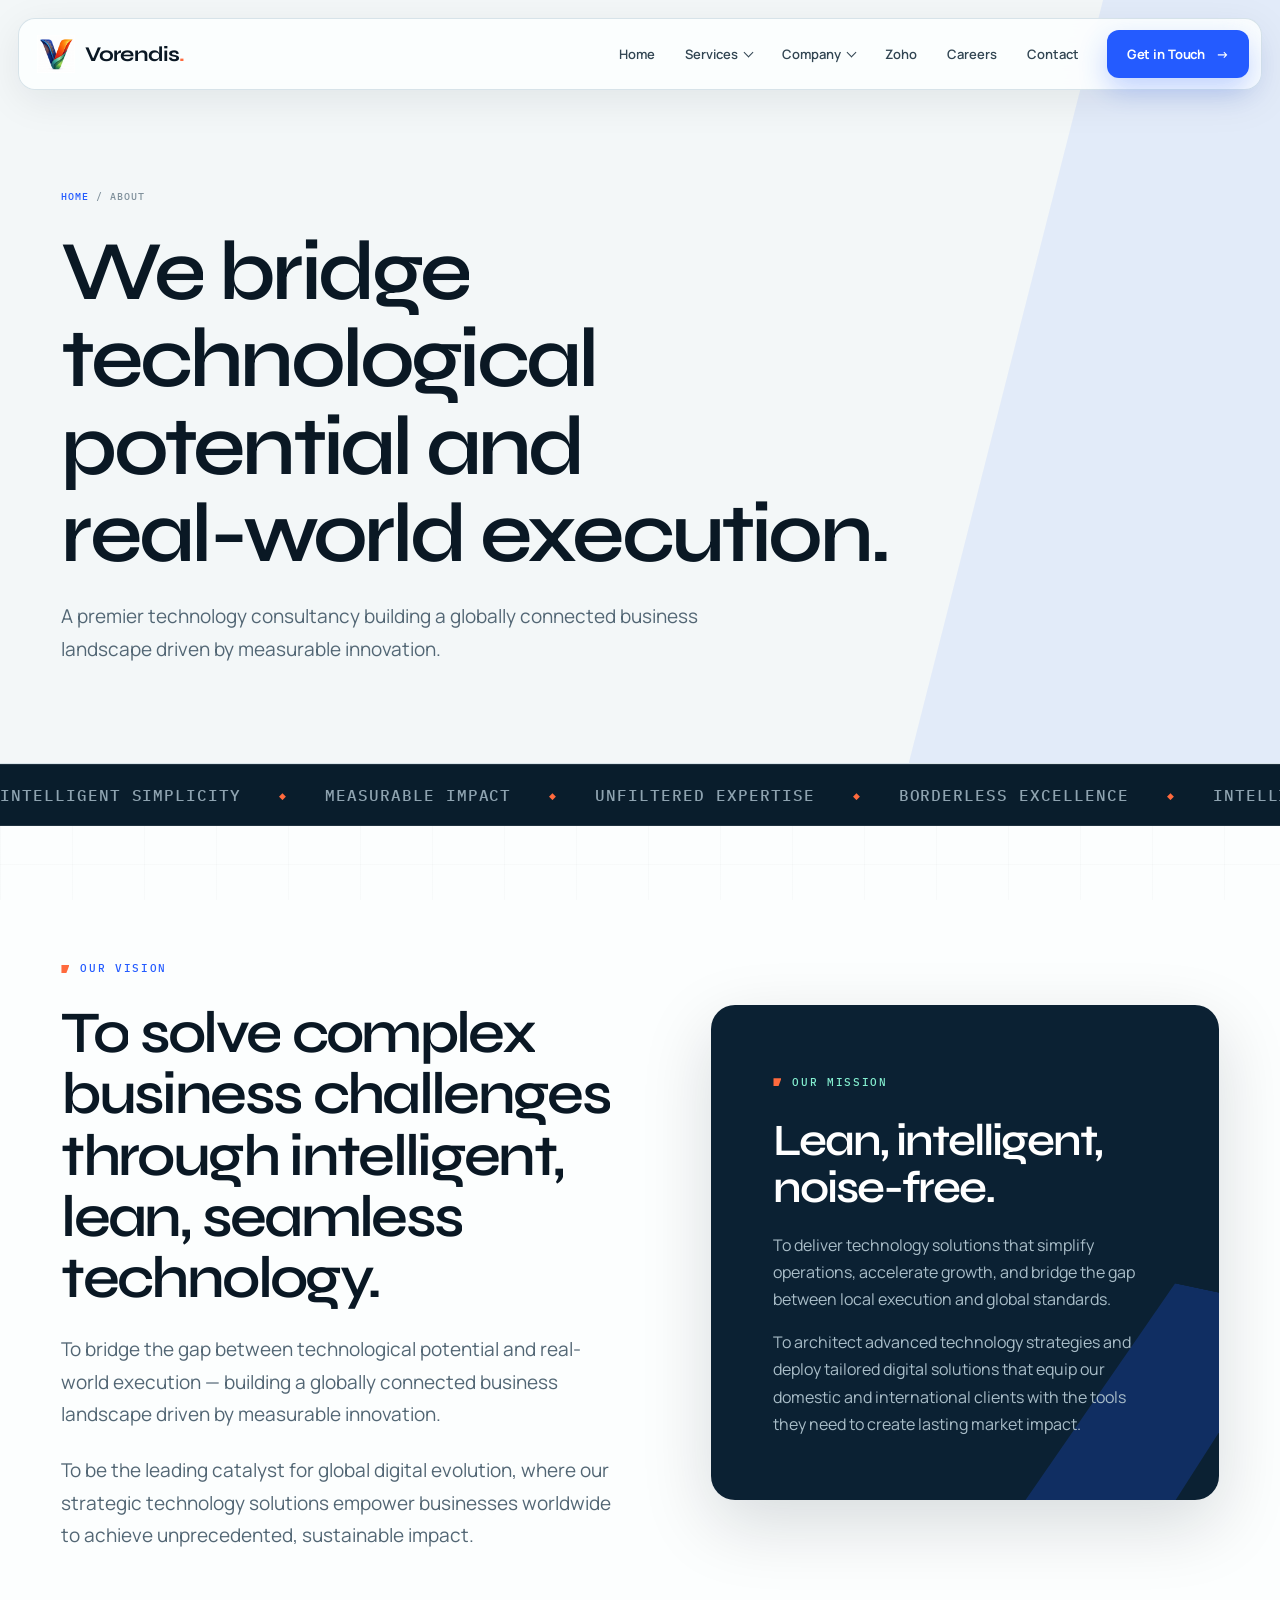
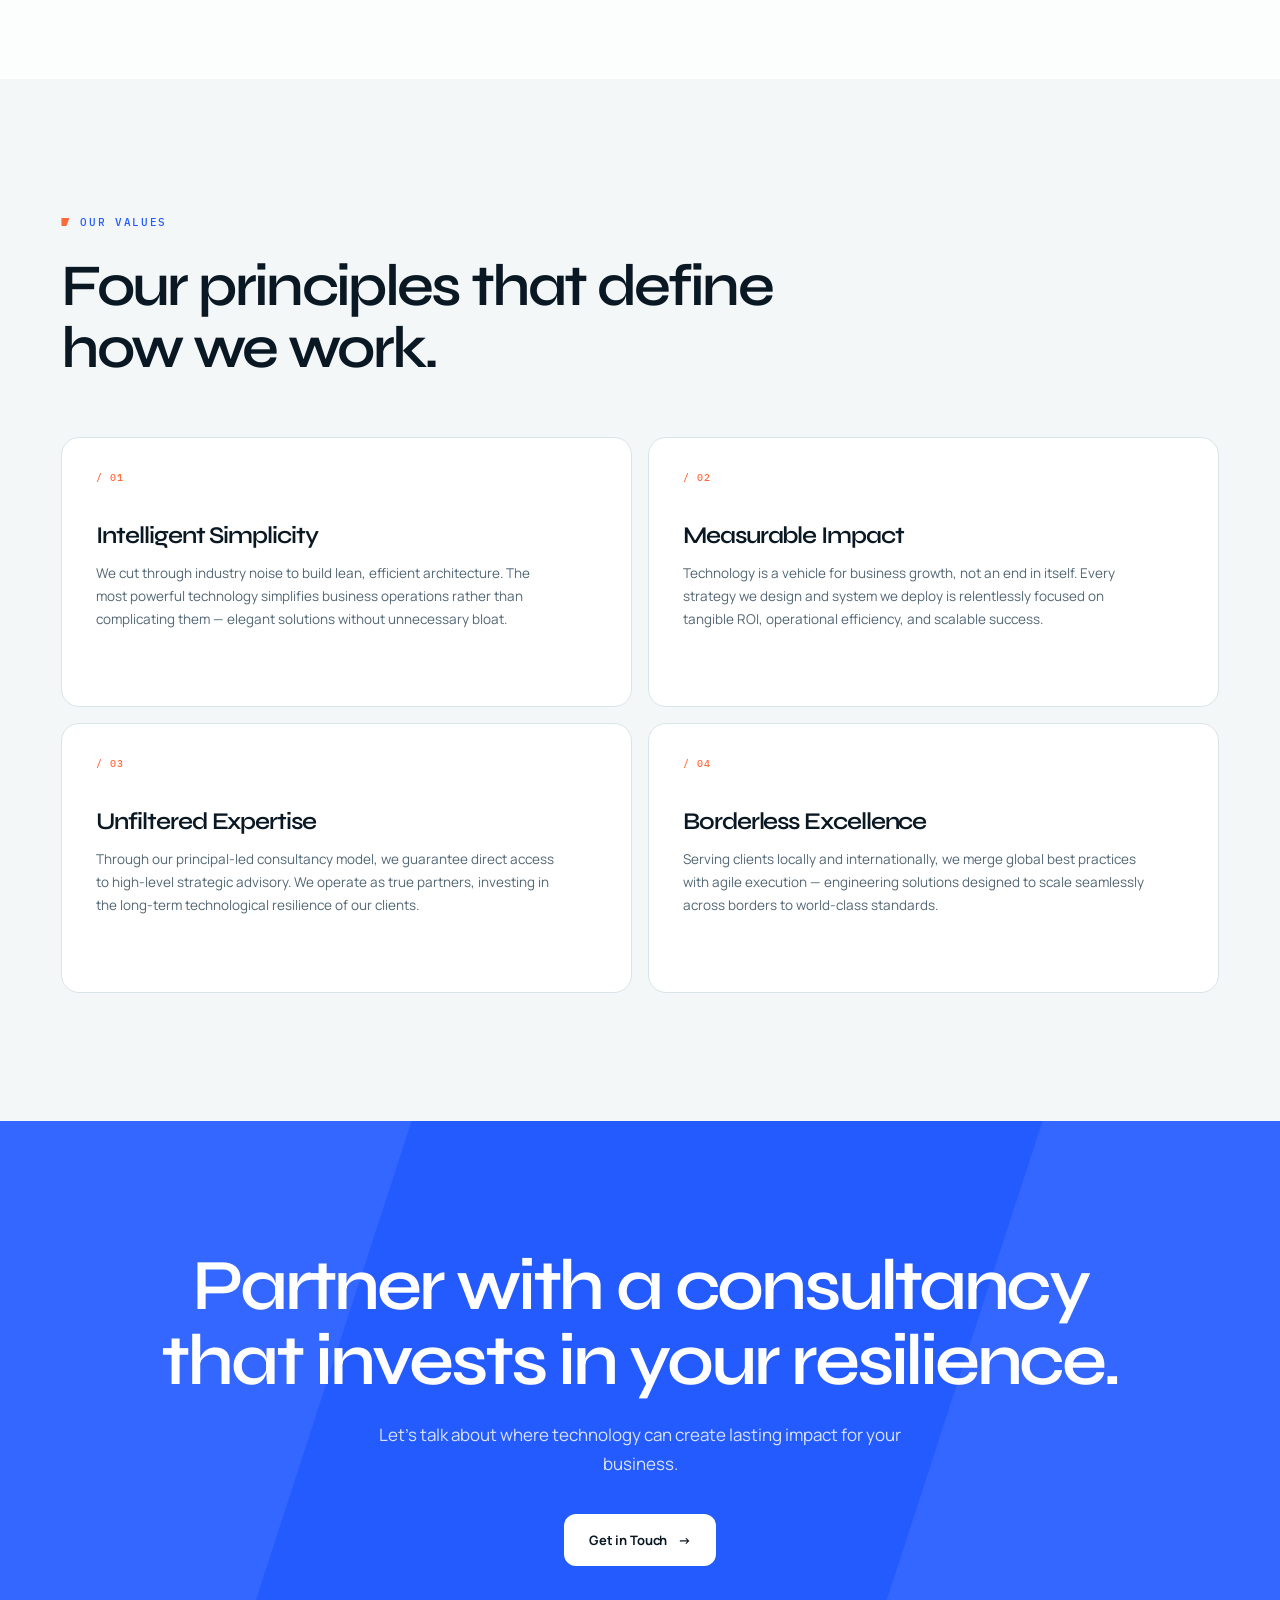
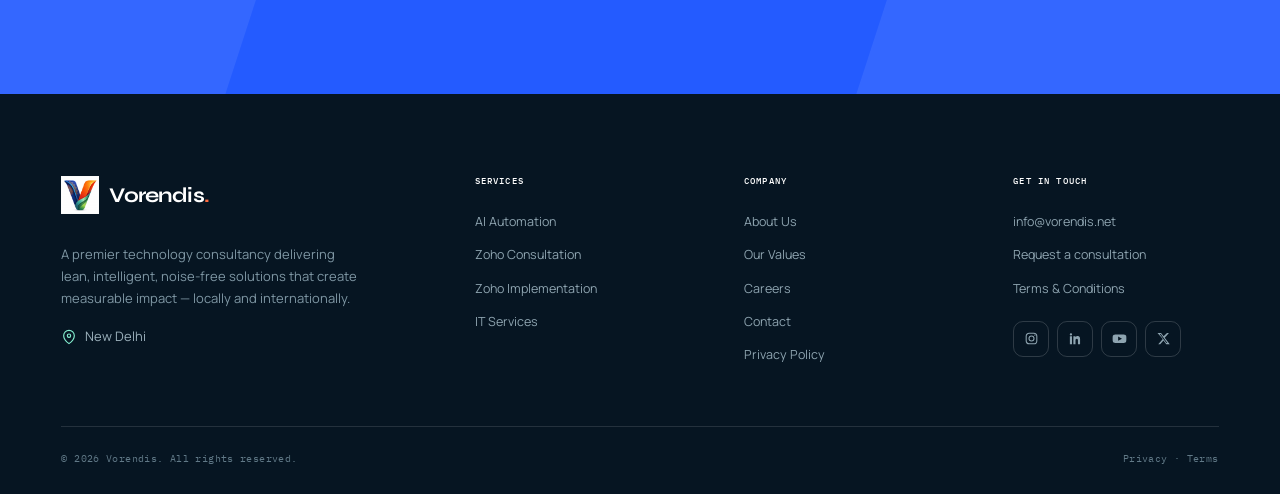
==== commit 58df5101: "Add New Delhi location to site footers" ====
--- a/about.html
+++ b/about.html
@@ -187,13 +187,14 @@
             <span class="brand-name">Vorendis<span class="dot">.</span></span>
           </a>
           <p class="about">A premier technology consultancy delivering lean, intelligent, noise-free solutions that create measurable impact — locally and internationally.</p>
+          <p class="footer-location"><svg width="16" height="16" viewBox="0 0 24 24" fill="none" stroke="currentColor" stroke-width="1.7" stroke-linecap="round" stroke-linejoin="round" aria-hidden="true"><path d="M20 10c0 6-8 12-8 12S4 16 4 10a8 8 0 1 1 16 0Z"/><circle cx="12" cy="10" r="2.5"/></svg><span>New Delhi</span></p>
         </div>
         <div class="footer-col"><h5>Services</h5><a href="services.html">AI Automation</a><a href="zoho.html">Zoho Consultation</a><a href="zoho.html">Zoho Implementation</a><a href="services.html">IT Services</a></div>
         <div class="footer-col"><h5>Company</h5><a href="about.html">About Us</a><a href="/#values">Our Values</a><a href="careers.html">Careers</a><a href="contact.html">Contact</a><a href="privacy.html">Privacy Policy</a></div>
         <div class="footer-col"><h5>Get in touch</h5><a href="mailto:info@vorendis.net">info@vorendis.net</a><a href="contact.html">Request a consultation</a><a href="terms.html">Terms &amp; Conditions</a>
           <nav class="footer-social" aria-label="Social">
             <a href="https://www.instagram.com/vorendispvtltd/" target="_blank" rel="noopener noreferrer" aria-label="Instagram"><svg width="15" height="15" viewBox="0 0 24 24" fill="none" stroke="currentColor" stroke-width="1.7" aria-hidden="true"><rect x="3.5" y="3.5" width="17" height="17" rx="5"/><circle cx="12" cy="12" r="4"/><circle cx="17.4" cy="6.6" r=".9" fill="currentColor" stroke="none"/></svg></a>
-            <a href="https://www.linkedin.com/in/vorendis-private-limited-378ab443b" target="_blank" rel="noopener noreferrer" aria-label="LinkedIn"><svg width="15" height="15" viewBox="0 0 24 24" fill="currentColor" aria-hidden="true"><path d="M4.7 3.4A1.9 1.9 0 1 1 2.8 5.3a1.9 1.9 0 0 1 1.9-1.9zM3 8.2h3.4V21H3zm5.6 0H12v1.7h.1c.4-.8 1.5-1.9 3.2-1.9 3.4 0 4 2.2 4 5.1V21h-3.4v-5.6c0-1.3 0-3-1.8-3s-2.1 1.4-2.1 2.9V21H8.6z"/></svg></a>
+            <a href="https://www.linkedin.com/company/143950781/" target="_blank" rel="noopener noreferrer" aria-label="LinkedIn"><svg width="15" height="15" viewBox="0 0 24 24" fill="currentColor" aria-hidden="true"><path d="M4.7 3.4A1.9 1.9 0 1 1 2.8 5.3a1.9 1.9 0 0 1 1.9-1.9zM3 8.2h3.4V21H3zm5.6 0H12v1.7h.1c.4-.8 1.5-1.9 3.2-1.9 3.4 0 4 2.2 4 5.1V21h-3.4v-5.6c0-1.3 0-3-1.8-3s-2.1 1.4-2.1 2.9V21H8.6z"/></svg></a>
             <a href="https://www.youtube.com/@Vorendis" target="_blank" rel="noopener noreferrer" aria-label="YouTube"><svg width="15" height="15" viewBox="0 0 24 24" fill="currentColor" aria-hidden="true"><path d="M23 12.2s0-3.2-.4-4.6c-.2-.9-.9-1.6-1.8-1.8C19.2 5.4 12 5.4 12 5.4s-7.2 0-8.8.4c-.9.2-1.6.9-1.8 1.8C1 9 1 12.2 1 12.2s0 3.2.4 4.6c.2.9.9 1.6 1.8 1.8 1.6.4 8.8.4 8.8.4s7.2 0 8.8-.4c.9-.2 1.6-.9 1.8-1.8.4-1.4.4-4.6.4-4.6zM9.8 15.5v-6.6l6.2 3.3z"/></svg></a>
             <a href="https://x.com/vorendis" target="_blank" rel="noopener noreferrer" aria-label="X"><svg width="15" height="15" viewBox="0 0 24 24" fill="currentColor" aria-hidden="true"><path d="M17.6 3h3.1l-6.8 7.8L22 21h-5.6l-4.4-5.7L6.7 21H3.6l7.3-8.3L2.4 3h5.7l4 5.2zm-1.1 16.2h1.7L7.6 4.7H5.8z"/></svg></a>
           </nav></div>
--- a/css/style.css
+++ b/css/style.css
@@ -104,7 +104,7 @@
 
 /* CTA, footer and interior pages */
 .cta{overflow:hidden;background:var(--cobalt);color:#fff;text-align:center}.cta::before,.cta::after{content:"";position:absolute;top:-55%;width:32%;height:210%;background:rgba(255,255,255,.075);transform:rotate(18deg)}.cta::before{left:-8%}.cta::after{right:-7%}.cta .container{position:relative;z-index:1}.cta h2{max-width:20ch;margin-inline:auto;color:#fff;font-size:clamp(38px,5.8vw,72px)}.cta p{max-width:55ch;margin:23px auto 0;color:#d8e2ff;font-size:17px}.cta .hero-actions{justify-content:center;margin-top:35px}.link-arrow{display:inline-flex;align-items:center;gap:10px;color:#84efd0;font:500 11px/1.2 var(--mono);letter-spacing:.09em;text-transform:uppercase}.link-arrow .arrow{transition:transform .3s var(--ease)}.link-arrow:hover .arrow{transform:translateX(5px)}
-.footer{padding:82px 0 28px;background:var(--night);color:#9aafba}.footer-top{display:grid;grid-template-columns:1.7fr repeat(3,1fr);gap:clamp(30px,5vw,70px);padding-bottom:55px;border-bottom:1px solid var(--line-dark)}.footer .brand{color:#fff}.footer p.about{max-width:38ch;margin-top:20px;color:#7f97a4;font-size:13px}.footer .partner-disclosure{max-width:45ch;margin-top:16px;color:#5f7886;font:400 9px/1.55 var(--mono)}.footer-social{display:flex;flex-wrap:nowrap;align-items:center;gap:8px;margin-top:22px}.footer-social a{display:grid;flex:0 0 36px;width:36px;height:36px;place-items:center;padding:0;overflow:hidden;border:1px solid rgba(255,255,255,.16);border-radius:10px;color:#d5e2ea;transition:color .25s,background .25s,border-color .25s,transform .25s var(--ease)}.footer-social a:hover{border-color:#84efd0;background:#84efd0;color:var(--night);transform:translateY(-2px)}.footer-social svg{width:15px;height:15px;max-width:15px;max-height:15px;display:block}.footer-col h5{margin-bottom:18px;color:#fff;font:500 9px/1.2 var(--mono);letter-spacing:.13em;text-transform:uppercase}.footer-col a{display:block;padding:6px 0;color:#8ea4b0;font-size:12.5px;transition:color .25s,transform .25s}.footer-col a:hover{color:#84efd0;transform:translateX(3px)}.footer-col .footer-social{margin-top:16px}.footer-col .footer-social a{display:grid;width:36px;height:36px;padding:0;font-size:0;transform:none}.footer-col .footer-social a:hover{color:var(--night);background:#84efd0;border-color:#84efd0;transform:translateY(-2px)}.footer-bottom{display:flex;align-items:center;justify-content:space-between;gap:14px;padding-top:25px;color:#617987;font:400 9.5px/1.4 var(--mono);letter-spacing:.04em}
+.footer{padding:82px 0 28px;background:var(--night);color:#9aafba}.footer-top{display:grid;grid-template-columns:1.7fr repeat(3,1fr);gap:clamp(30px,5vw,70px);padding-bottom:55px;border-bottom:1px solid var(--line-dark)}.footer .brand{color:#fff}.footer p.about{max-width:38ch;margin-top:20px;color:#7f97a4;font-size:13px}.footer-location{display:flex;align-items:center;gap:8px;margin-top:18px;color:#9aafba;font-size:13px;line-height:1.5}.footer-location svg{display:block;flex:0 0 16px;color:#84efd0}.footer .partner-disclosure{max-width:45ch;margin-top:16px;color:#5f7886;font:400 9px/1.55 var(--mono)}.footer-social{display:flex;flex-wrap:nowrap;align-items:center;gap:8px;margin-top:22px}.footer-social a{display:grid;flex:0 0 36px;width:36px;height:36px;place-items:center;padding:0;overflow:hidden;border:1px solid rgba(255,255,255,.16);border-radius:10px;color:#d5e2ea;transition:color .25s,background .25s,border-color .25s,transform .25s var(--ease)}.footer-social a:hover{border-color:#84efd0;background:#84efd0;color:var(--night);transform:translateY(-2px)}.footer-social svg{width:15px;height:15px;max-width:15px;max-height:15px;display:block}.footer-col h5{margin-bottom:18px;color:#fff;font:500 9px/1.2 var(--mono);letter-spacing:.13em;text-transform:uppercase}.footer-col a{display:block;padding:6px 0;color:#8ea4b0;font-size:12.5px;transition:color .25s,transform .25s}.footer-col a:hover{color:#84efd0;transform:translateX(3px)}.footer-col .footer-social{margin-top:16px}.footer-col .footer-social a{display:grid;width:36px;height:36px;padding:0;font-size:0;transform:none}.footer-col .footer-social a:hover{color:var(--night);background:#84efd0;border-color:#84efd0;transform:translateY(-2px)}.footer-bottom{display:flex;align-items:center;justify-content:space-between;gap:14px;padding-top:25px;color:#617987;font:400 9.5px/1.4 var(--mono);letter-spacing:.04em}
 .page-hero{position:relative;overflow:hidden;padding:190px 0 98px;border-bottom:1px solid var(--line);background:var(--paper)}.page-hero::after{content:"";position:absolute;top:0;right:-4%;width:33%;height:100%;background:var(--cobalt);opacity:.08;clip-path:polygon(46% 0,100% 0,100% 100%,0 100%)}.page-hero .container{position:relative;z-index:1}.page-hero h1{max-width:15ch;font-size:clamp(45px,6.6vw,84px)}.page-hero p{max-width:58ch;margin-top:23px;color:var(--slate);font-size:clamp(16px,1.6vw,19px)}.crumbs{margin-bottom:25px;color:var(--stone);font:500 10px/1.3 var(--mono);letter-spacing:.1em;text-transform:uppercase}.crumbs a{color:var(--cobalt)}
 
 /* Careers */
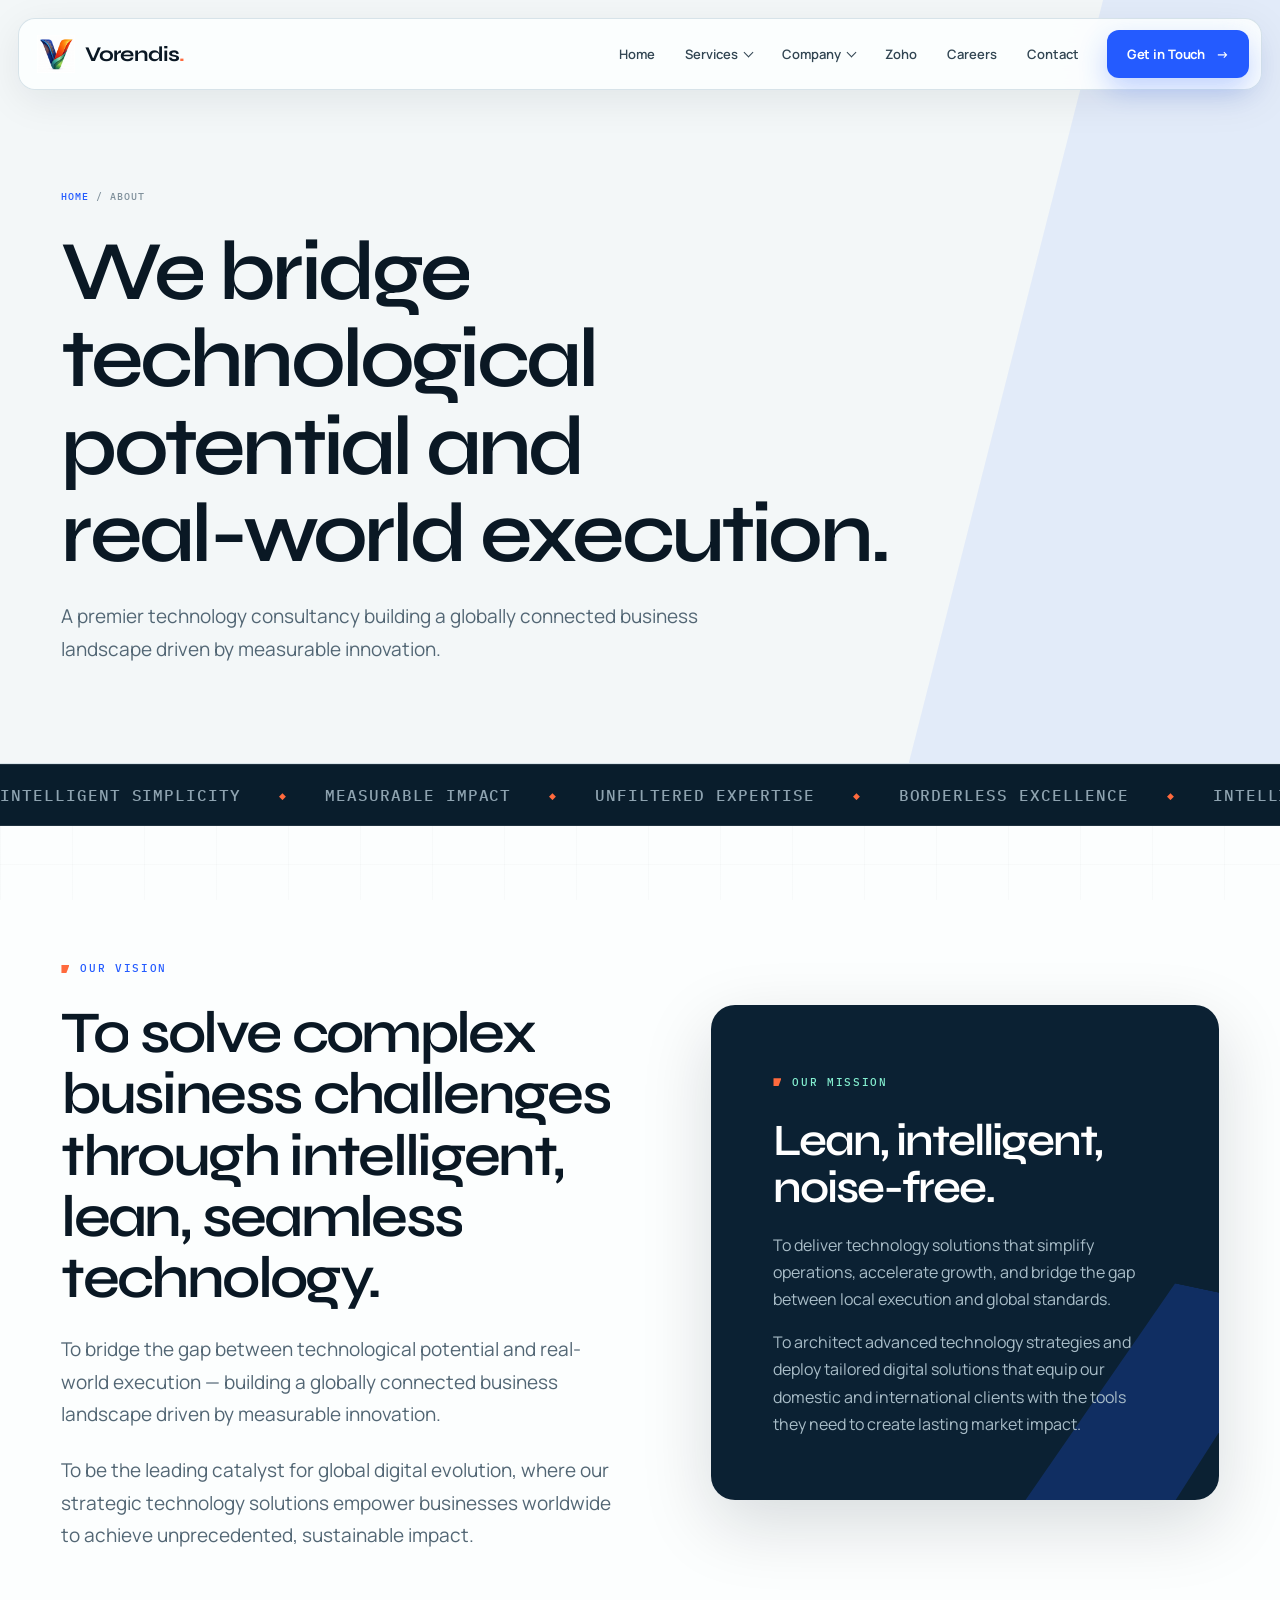
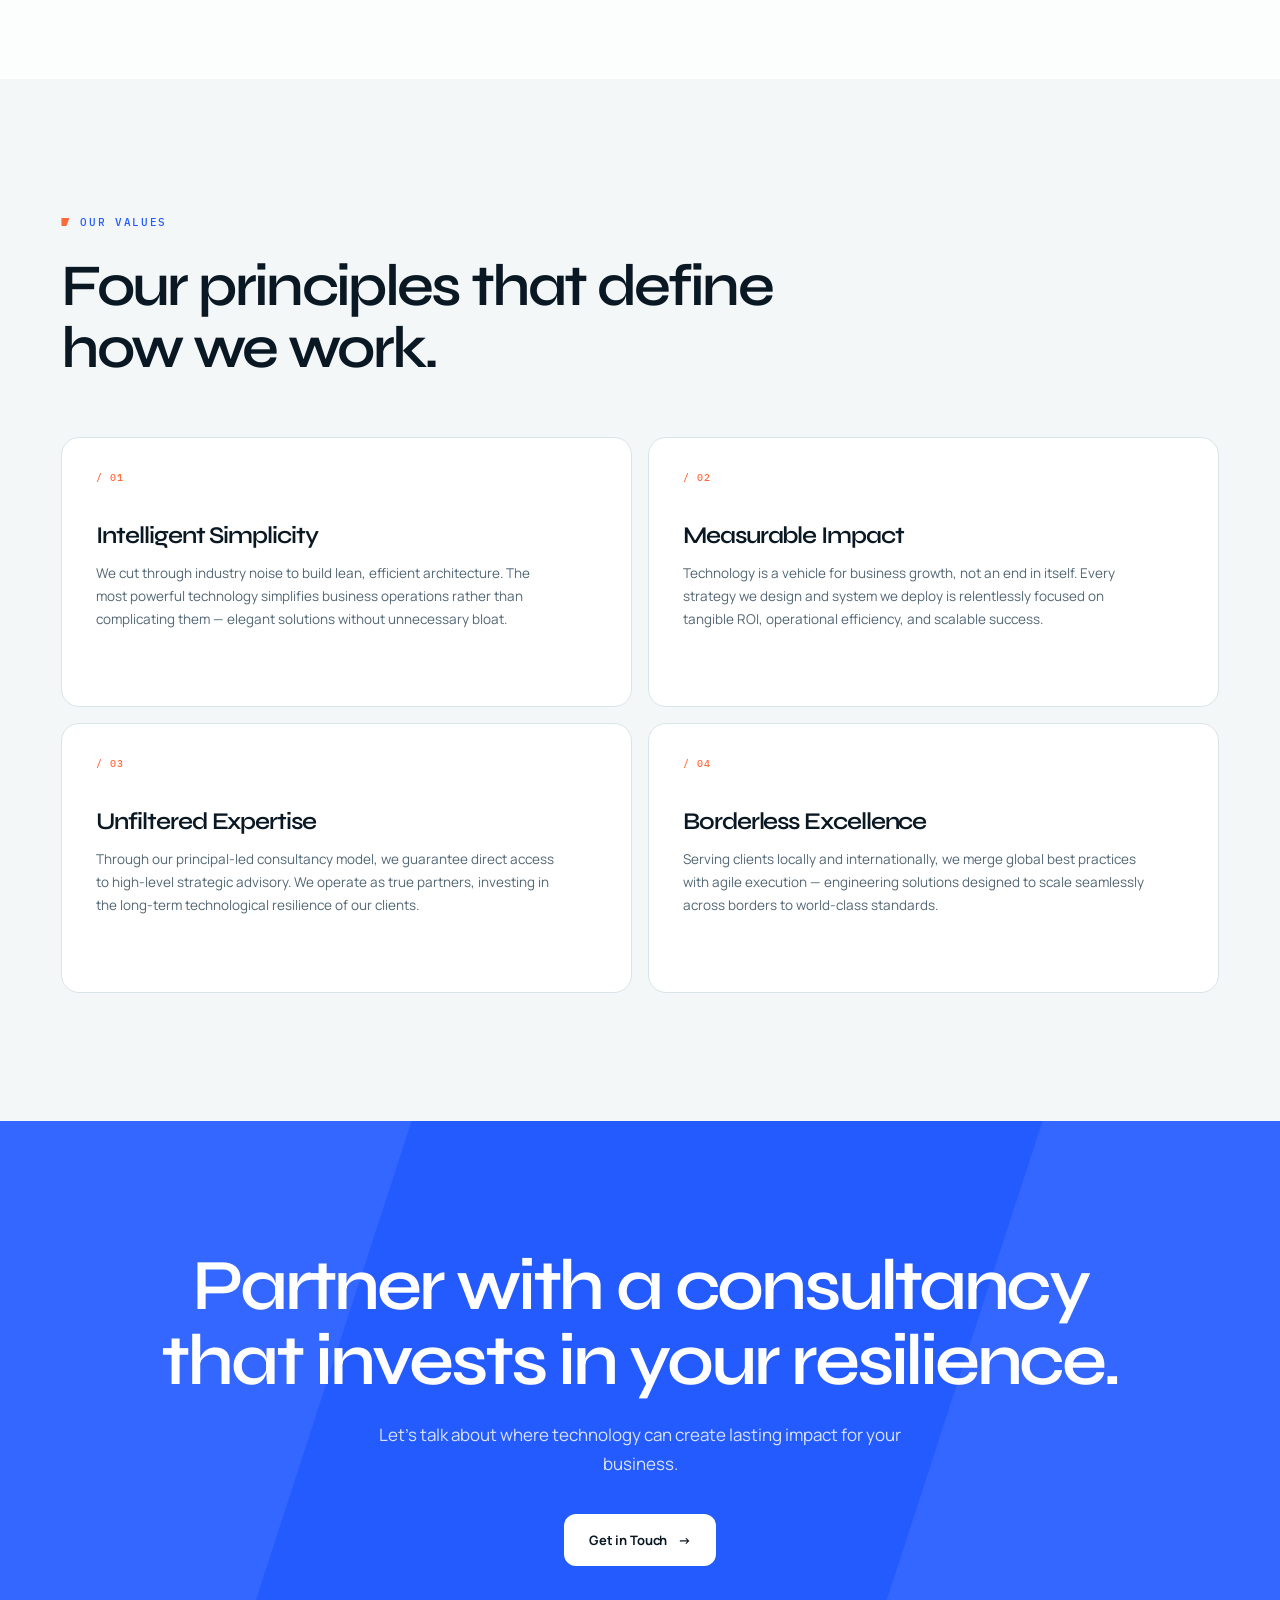
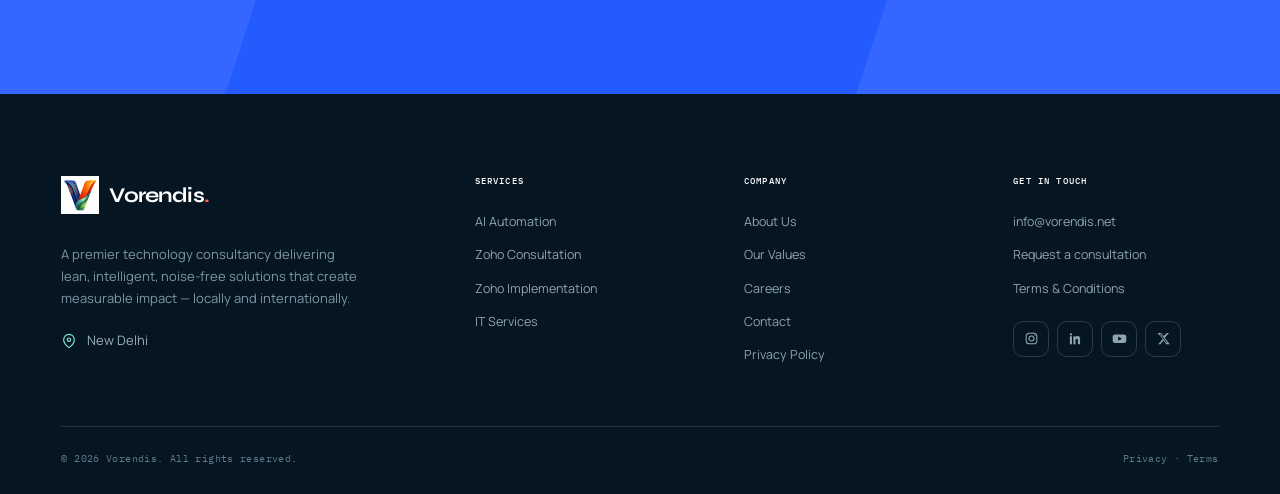
==== commit c2f4bca3: "Fix footer location spacing and refresh cached stylesheet" ====
--- a/about.html
+++ b/about.html
@@ -26,7 +26,7 @@
   <link rel="preconnect" href="https://fonts.googleapis.com" />
   <link rel="preconnect" href="https://fonts.gstatic.com" crossorigin />
   <link href="https://fonts.googleapis.com/css2?family=IBM+Plex+Mono:wght@400;500&family=Manrope:wght@400;500;600;700&family=Syne:wght@500;600;700&display=swap" rel="stylesheet" />
-  <link rel="stylesheet" href="css/style.css?v=2" />
+  <link rel="stylesheet" href="css/style.css?v=3" />
   <script async src="https://www.googletagmanager.com/gtag/js?id=G-JXELH3XNT7"></script>
   <script>
     window.dataLayer = window.dataLayer || [];
--- a/css/style.css
+++ b/css/style.css
@@ -104,7 +104,7 @@
 
 /* CTA, footer and interior pages */
 .cta{overflow:hidden;background:var(--cobalt);color:#fff;text-align:center}.cta::before,.cta::after{content:"";position:absolute;top:-55%;width:32%;height:210%;background:rgba(255,255,255,.075);transform:rotate(18deg)}.cta::before{left:-8%}.cta::after{right:-7%}.cta .container{position:relative;z-index:1}.cta h2{max-width:20ch;margin-inline:auto;color:#fff;font-size:clamp(38px,5.8vw,72px)}.cta p{max-width:55ch;margin:23px auto 0;color:#d8e2ff;font-size:17px}.cta .hero-actions{justify-content:center;margin-top:35px}.link-arrow{display:inline-flex;align-items:center;gap:10px;color:#84efd0;font:500 11px/1.2 var(--mono);letter-spacing:.09em;text-transform:uppercase}.link-arrow .arrow{transition:transform .3s var(--ease)}.link-arrow:hover .arrow{transform:translateX(5px)}
-.footer{padding:82px 0 28px;background:var(--night);color:#9aafba}.footer-top{display:grid;grid-template-columns:1.7fr repeat(3,1fr);gap:clamp(30px,5vw,70px);padding-bottom:55px;border-bottom:1px solid var(--line-dark)}.footer .brand{color:#fff}.footer p.about{max-width:38ch;margin-top:20px;color:#7f97a4;font-size:13px}.footer-location{display:flex;align-items:center;gap:8px;margin-top:18px;color:#9aafba;font-size:13px;line-height:1.5}.footer-location svg{display:block;flex:0 0 16px;color:#84efd0}.footer .partner-disclosure{max-width:45ch;margin-top:16px;color:#5f7886;font:400 9px/1.55 var(--mono)}.footer-social{display:flex;flex-wrap:nowrap;align-items:center;gap:8px;margin-top:22px}.footer-social a{display:grid;flex:0 0 36px;width:36px;height:36px;place-items:center;padding:0;overflow:hidden;border:1px solid rgba(255,255,255,.16);border-radius:10px;color:#d5e2ea;transition:color .25s,background .25s,border-color .25s,transform .25s var(--ease)}.footer-social a:hover{border-color:#84efd0;background:#84efd0;color:var(--night);transform:translateY(-2px)}.footer-social svg{width:15px;height:15px;max-width:15px;max-height:15px;display:block}.footer-col h5{margin-bottom:18px;color:#fff;font:500 9px/1.2 var(--mono);letter-spacing:.13em;text-transform:uppercase}.footer-col a{display:block;padding:6px 0;color:#8ea4b0;font-size:12.5px;transition:color .25s,transform .25s}.footer-col a:hover{color:#84efd0;transform:translateX(3px)}.footer-col .footer-social{margin-top:16px}.footer-col .footer-social a{display:grid;width:36px;height:36px;padding:0;font-size:0;transform:none}.footer-col .footer-social a:hover{color:var(--night);background:#84efd0;border-color:#84efd0;transform:translateY(-2px)}.footer-bottom{display:flex;align-items:center;justify-content:space-between;gap:14px;padding-top:25px;color:#617987;font:400 9.5px/1.4 var(--mono);letter-spacing:.04em}
+.footer{padding:82px 0 28px;background:var(--night);color:#9aafba}.footer-top{display:grid;grid-template-columns:1.7fr repeat(3,1fr);gap:clamp(30px,5vw,70px);padding-bottom:55px;border-bottom:1px solid var(--line-dark)}.footer .brand{color:#fff}.footer p.about{max-width:38ch;margin-top:20px;color:#7f97a4;font-size:13px}.footer .footer-location{display:flex;align-items:center;gap:10px;margin:22px 0 0;color:#9aafba;font-size:13px;line-height:1.5}.footer-location svg{display:block;flex:0 0 16px;color:#84efd0}.footer .partner-disclosure{max-width:45ch;margin-top:16px;color:#5f7886;font:400 9px/1.55 var(--mono)}.footer-social{display:flex;flex-wrap:nowrap;align-items:center;gap:8px;margin-top:22px}.footer-social a{display:grid;flex:0 0 36px;width:36px;height:36px;place-items:center;padding:0;overflow:hidden;border:1px solid rgba(255,255,255,.16);border-radius:10px;color:#d5e2ea;transition:color .25s,background .25s,border-color .25s,transform .25s var(--ease)}.footer-social a:hover{border-color:#84efd0;background:#84efd0;color:var(--night);transform:translateY(-2px)}.footer-social svg{width:15px;height:15px;max-width:15px;max-height:15px;display:block}.footer-col h5{margin-bottom:18px;color:#fff;font:500 9px/1.2 var(--mono);letter-spacing:.13em;text-transform:uppercase}.footer-col a{display:block;padding:6px 0;color:#8ea4b0;font-size:12.5px;transition:color .25s,transform .25s}.footer-col a:hover{color:#84efd0;transform:translateX(3px)}.footer-col .footer-social{margin-top:16px}.footer-col .footer-social a{display:grid;width:36px;height:36px;padding:0;font-size:0;transform:none}.footer-col .footer-social a:hover{color:var(--night);background:#84efd0;border-color:#84efd0;transform:translateY(-2px)}.footer-bottom{display:flex;align-items:center;justify-content:space-between;gap:14px;padding-top:25px;color:#617987;font:400 9.5px/1.4 var(--mono);letter-spacing:.04em}
 .page-hero{position:relative;overflow:hidden;padding:190px 0 98px;border-bottom:1px solid var(--line);background:var(--paper)}.page-hero::after{content:"";position:absolute;top:0;right:-4%;width:33%;height:100%;background:var(--cobalt);opacity:.08;clip-path:polygon(46% 0,100% 0,100% 100%,0 100%)}.page-hero .container{position:relative;z-index:1}.page-hero h1{max-width:15ch;font-size:clamp(45px,6.6vw,84px)}.page-hero p{max-width:58ch;margin-top:23px;color:var(--slate);font-size:clamp(16px,1.6vw,19px)}.crumbs{margin-bottom:25px;color:var(--stone);font:500 10px/1.3 var(--mono);letter-spacing:.1em;text-transform:uppercase}.crumbs a{color:var(--cobalt)}
 
 /* Careers */
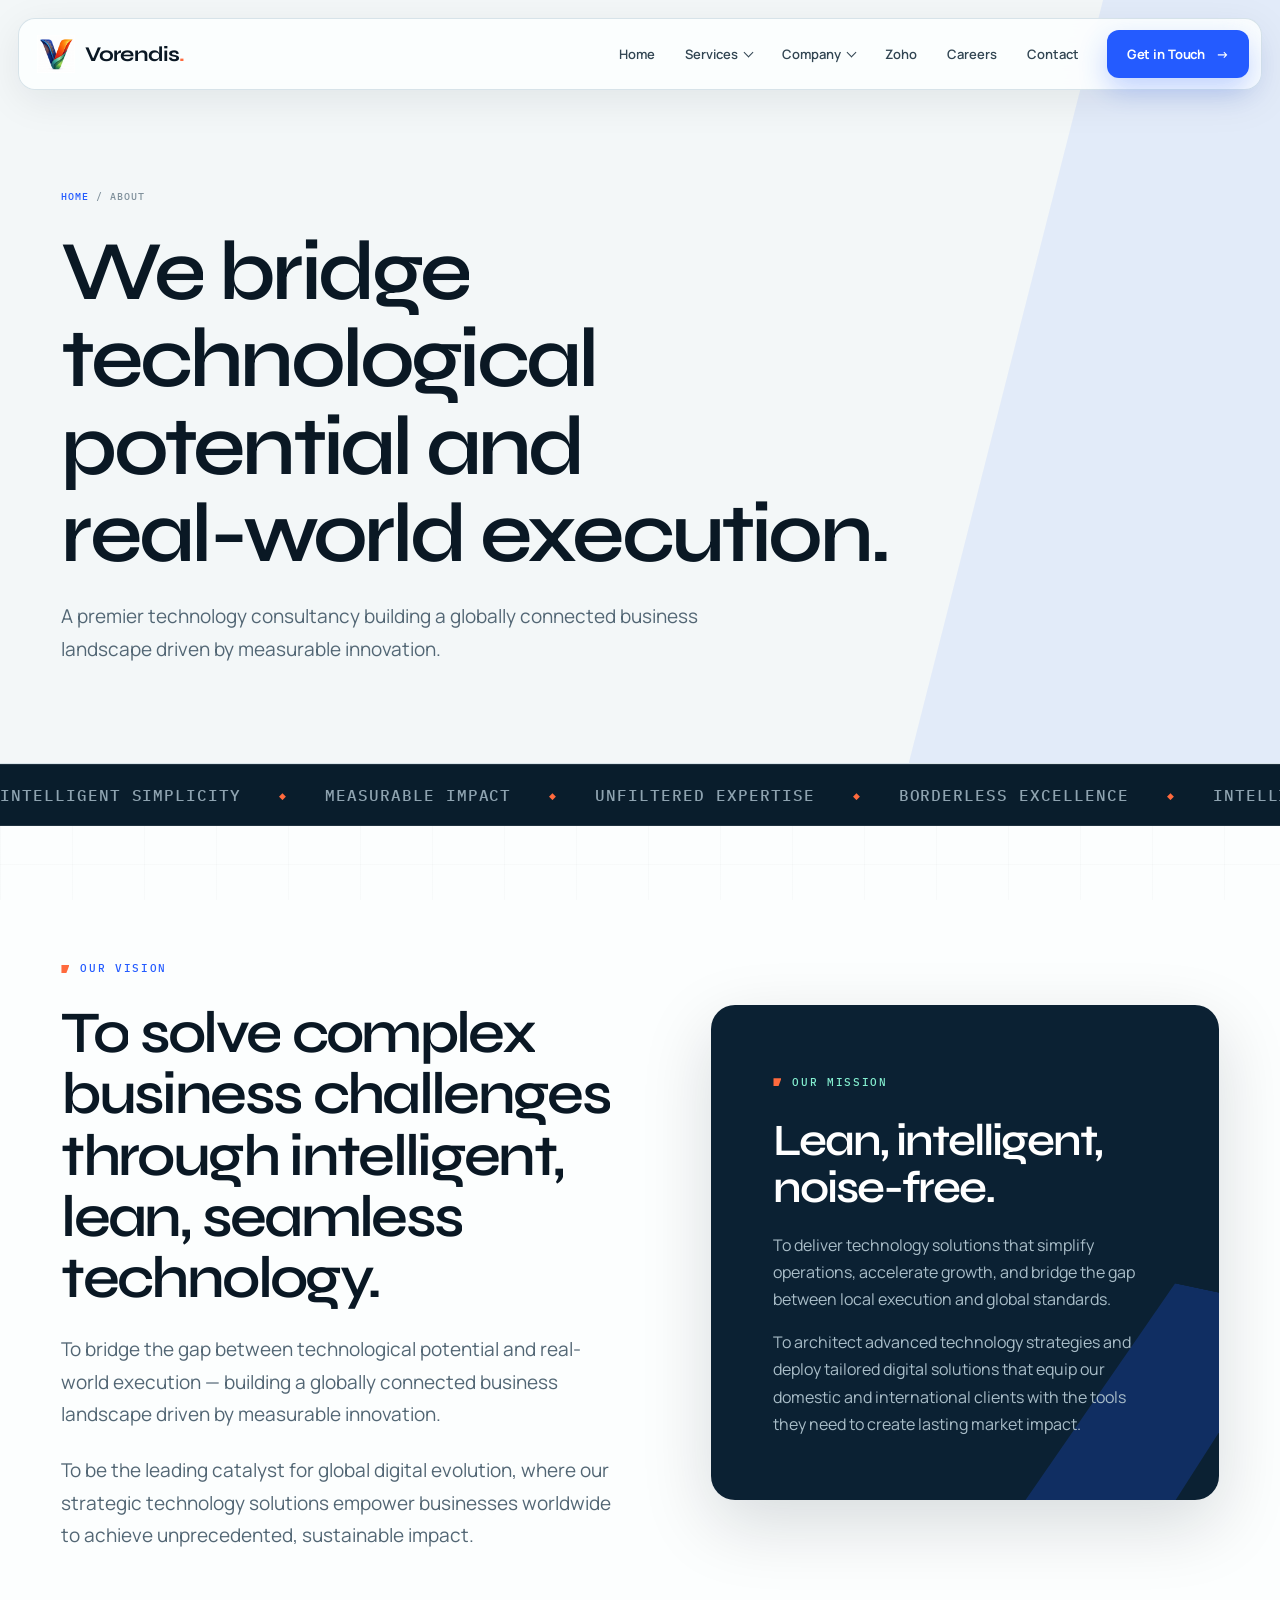
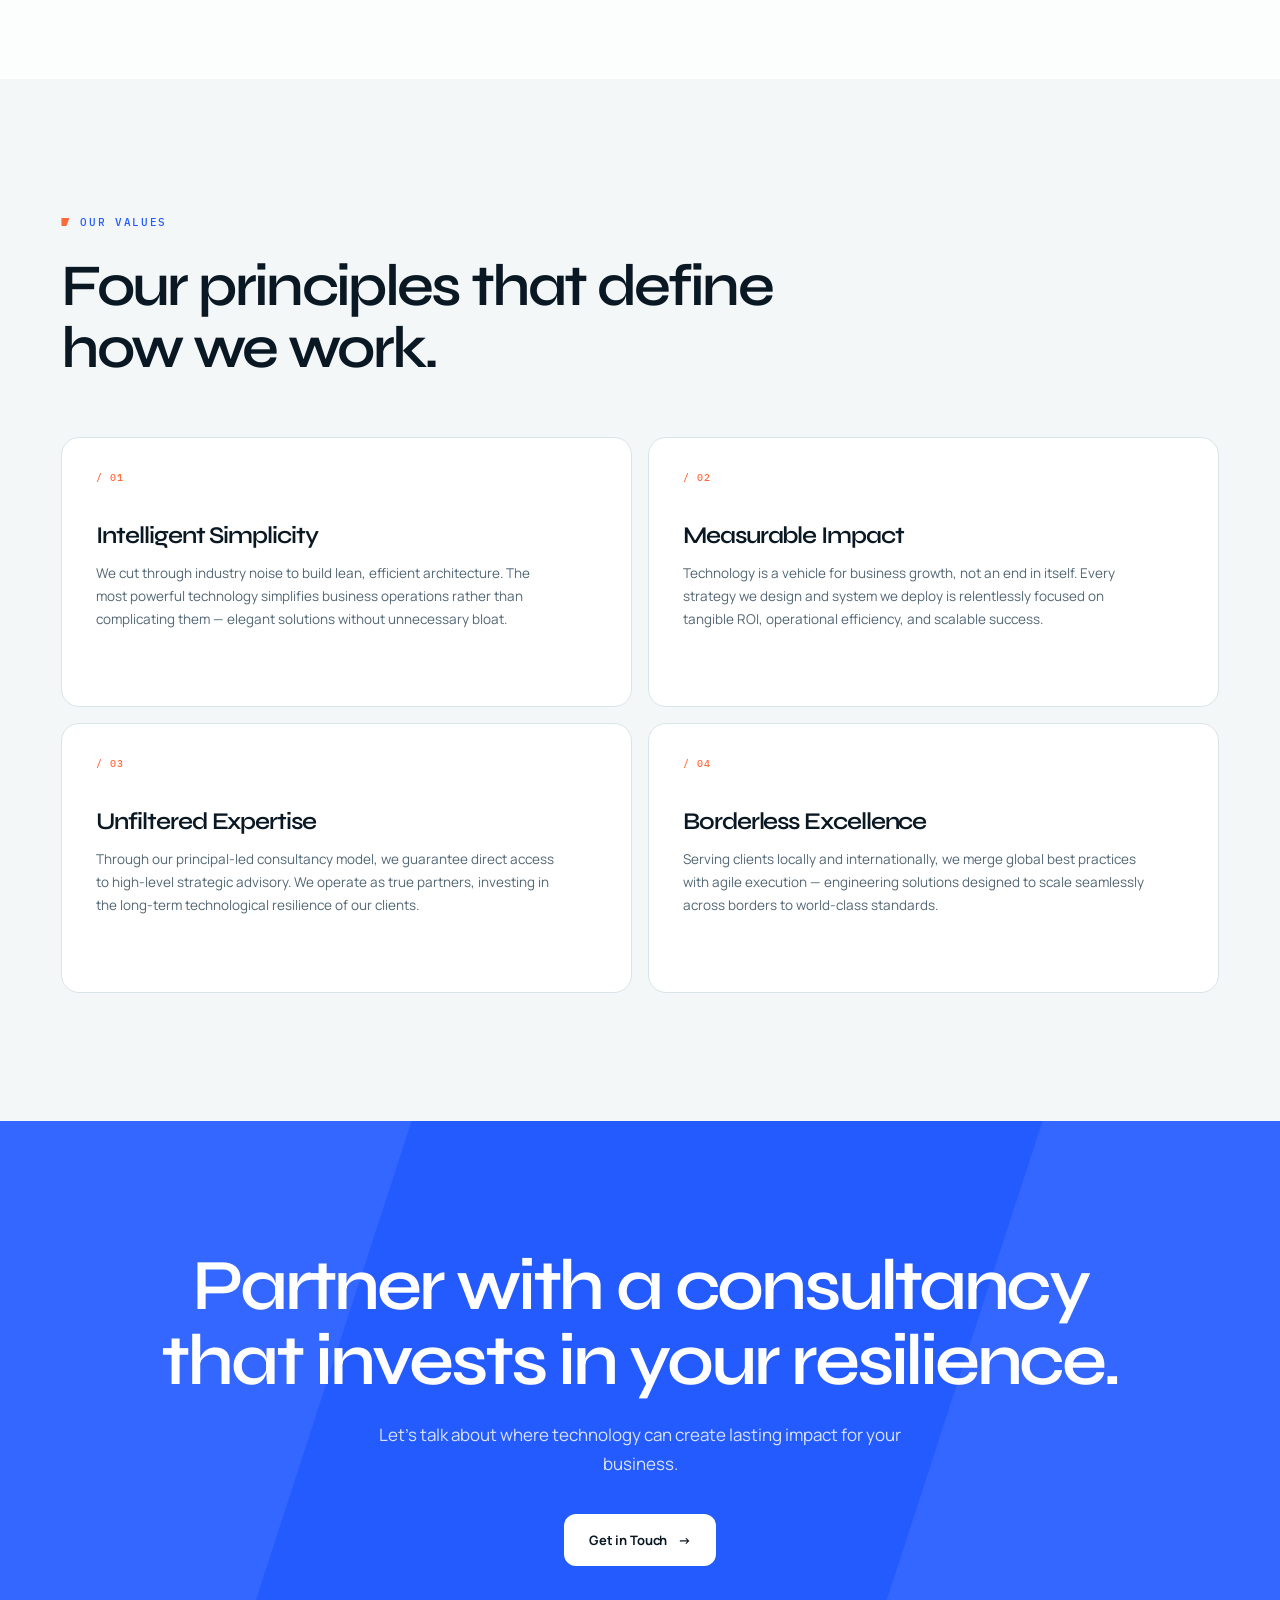
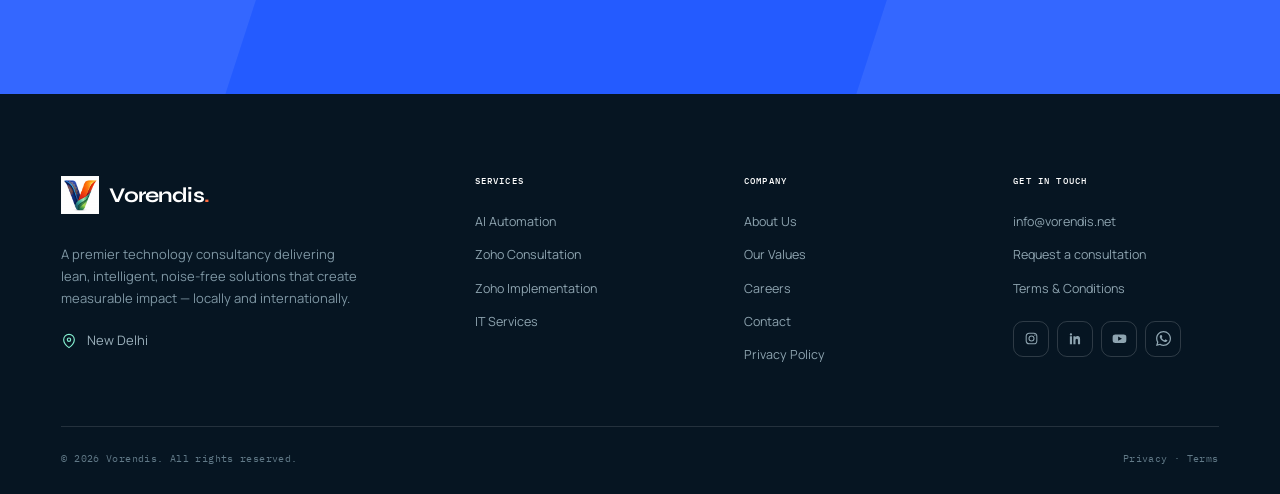
==== commit c5e55602: "Replace Twitter footer links with WhatsApp Business" ====
--- a/about.html
+++ b/about.html
@@ -196,7 +196,7 @@
             <a href="https://www.instagram.com/vorendispvtltd/" target="_blank" rel="noopener noreferrer" aria-label="Instagram"><svg width="15" height="15" viewBox="0 0 24 24" fill="none" stroke="currentColor" stroke-width="1.7" aria-hidden="true"><rect x="3.5" y="3.5" width="17" height="17" rx="5"/><circle cx="12" cy="12" r="4"/><circle cx="17.4" cy="6.6" r=".9" fill="currentColor" stroke="none"/></svg></a>
             <a href="https://www.linkedin.com/company/143950781/" target="_blank" rel="noopener noreferrer" aria-label="LinkedIn"><svg width="15" height="15" viewBox="0 0 24 24" fill="currentColor" aria-hidden="true"><path d="M4.7 3.4A1.9 1.9 0 1 1 2.8 5.3a1.9 1.9 0 0 1 1.9-1.9zM3 8.2h3.4V21H3zm5.6 0H12v1.7h.1c.4-.8 1.5-1.9 3.2-1.9 3.4 0 4 2.2 4 5.1V21h-3.4v-5.6c0-1.3 0-3-1.8-3s-2.1 1.4-2.1 2.9V21H8.6z"/></svg></a>
             <a href="https://www.youtube.com/@Vorendis" target="_blank" rel="noopener noreferrer" aria-label="YouTube"><svg width="15" height="15" viewBox="0 0 24 24" fill="currentColor" aria-hidden="true"><path d="M23 12.2s0-3.2-.4-4.6c-.2-.9-.9-1.6-1.8-1.8C19.2 5.4 12 5.4 12 5.4s-7.2 0-8.8.4c-.9.2-1.6.9-1.8 1.8C1 9 1 12.2 1 12.2s0 3.2.4 4.6c.2.9.9 1.6 1.8 1.8 1.6.4 8.8.4 8.8.4s7.2 0 8.8-.4c.9-.2 1.6-.9 1.8-1.8.4-1.4.4-4.6.4-4.6zM9.8 15.5v-6.6l6.2 3.3z"/></svg></a>
-            <a href="https://x.com/vorendis" target="_blank" rel="noopener noreferrer" aria-label="X"><svg width="15" height="15" viewBox="0 0 24 24" fill="currentColor" aria-hidden="true"><path d="M17.6 3h3.1l-6.8 7.8L22 21h-5.6l-4.4-5.7L6.7 21H3.6l7.3-8.3L2.4 3h5.7l4 5.2zm-1.1 16.2h1.7L7.6 4.7H5.8z"/></svg></a>
+            <a href="https://wa.me/919310843731" target="_blank" rel="noopener noreferrer" aria-label="Chat with Vorendis on WhatsApp Business at +91 9310843731" title="WhatsApp Business: +91 9310843731"><svg width="15" height="15" viewBox="0 0 24 24" fill="currentColor" aria-hidden="true"><path d="M20.52 3.48A11.91 11.91 0 0 0 12.05 0C5.46 0 .1 5.36.1 11.95c0 2.1.55 4.16 1.6 5.98L0 24l6.26-1.64a11.94 11.94 0 0 0 5.79 1.48h.01C18.65 23.84 24 18.48 24 11.89c0-3.19-1.24-6.19-3.48-8.41zM12.06 21.82h-.01a9.9 9.9 0 0 1-5.04-1.38l-.36-.21-3.72.98.99-3.63-.24-.37a9.9 9.9 0 0 1-1.52-5.26c0-5.48 4.46-9.94 9.95-9.94a9.87 9.87 0 0 1 7.03 2.92 9.87 9.87 0 0 1 2.91 7.03c0 5.48-4.46 9.94-9.99 9.86zm5.45-7.44c-.3-.15-1.77-.87-2.04-.97-.27-.1-.47-.15-.67.15-.2.3-.77.97-.94 1.17-.17.2-.35.22-.65.07-.3-.15-1.26-.46-2.4-1.48-.89-.79-1.49-1.77-1.66-2.07-.17-.3-.02-.46.13-.61.13-.13.3-.35.45-.52.15-.17.2-.3.3-.5.1-.2.05-.37-.02-.52-.08-.15-.67-1.62-.92-2.22-.24-.58-.49-.5-.67-.51h-.57c-.2 0-.52.07-.8.37-.27.3-1.04 1.02-1.04 2.49s1.07 2.89 1.22 3.09c.15.2 2.1 3.2 5.09 4.49.71.31 1.26.49 1.69.62.71.23 1.36.2 1.87.12.57-.09 1.77-.72 2.02-1.42.25-.7.25-1.29.17-1.42-.07-.12-.27-.2-.57-.35z"/></svg></a>
           </nav></div>
       </div>
       <div class="footer-bottom"><span>© 2026 Vorendis. All rights reserved.</span><span><a href="privacy.html">Privacy</a> · <a href="terms.html">Terms</a></span></div>
